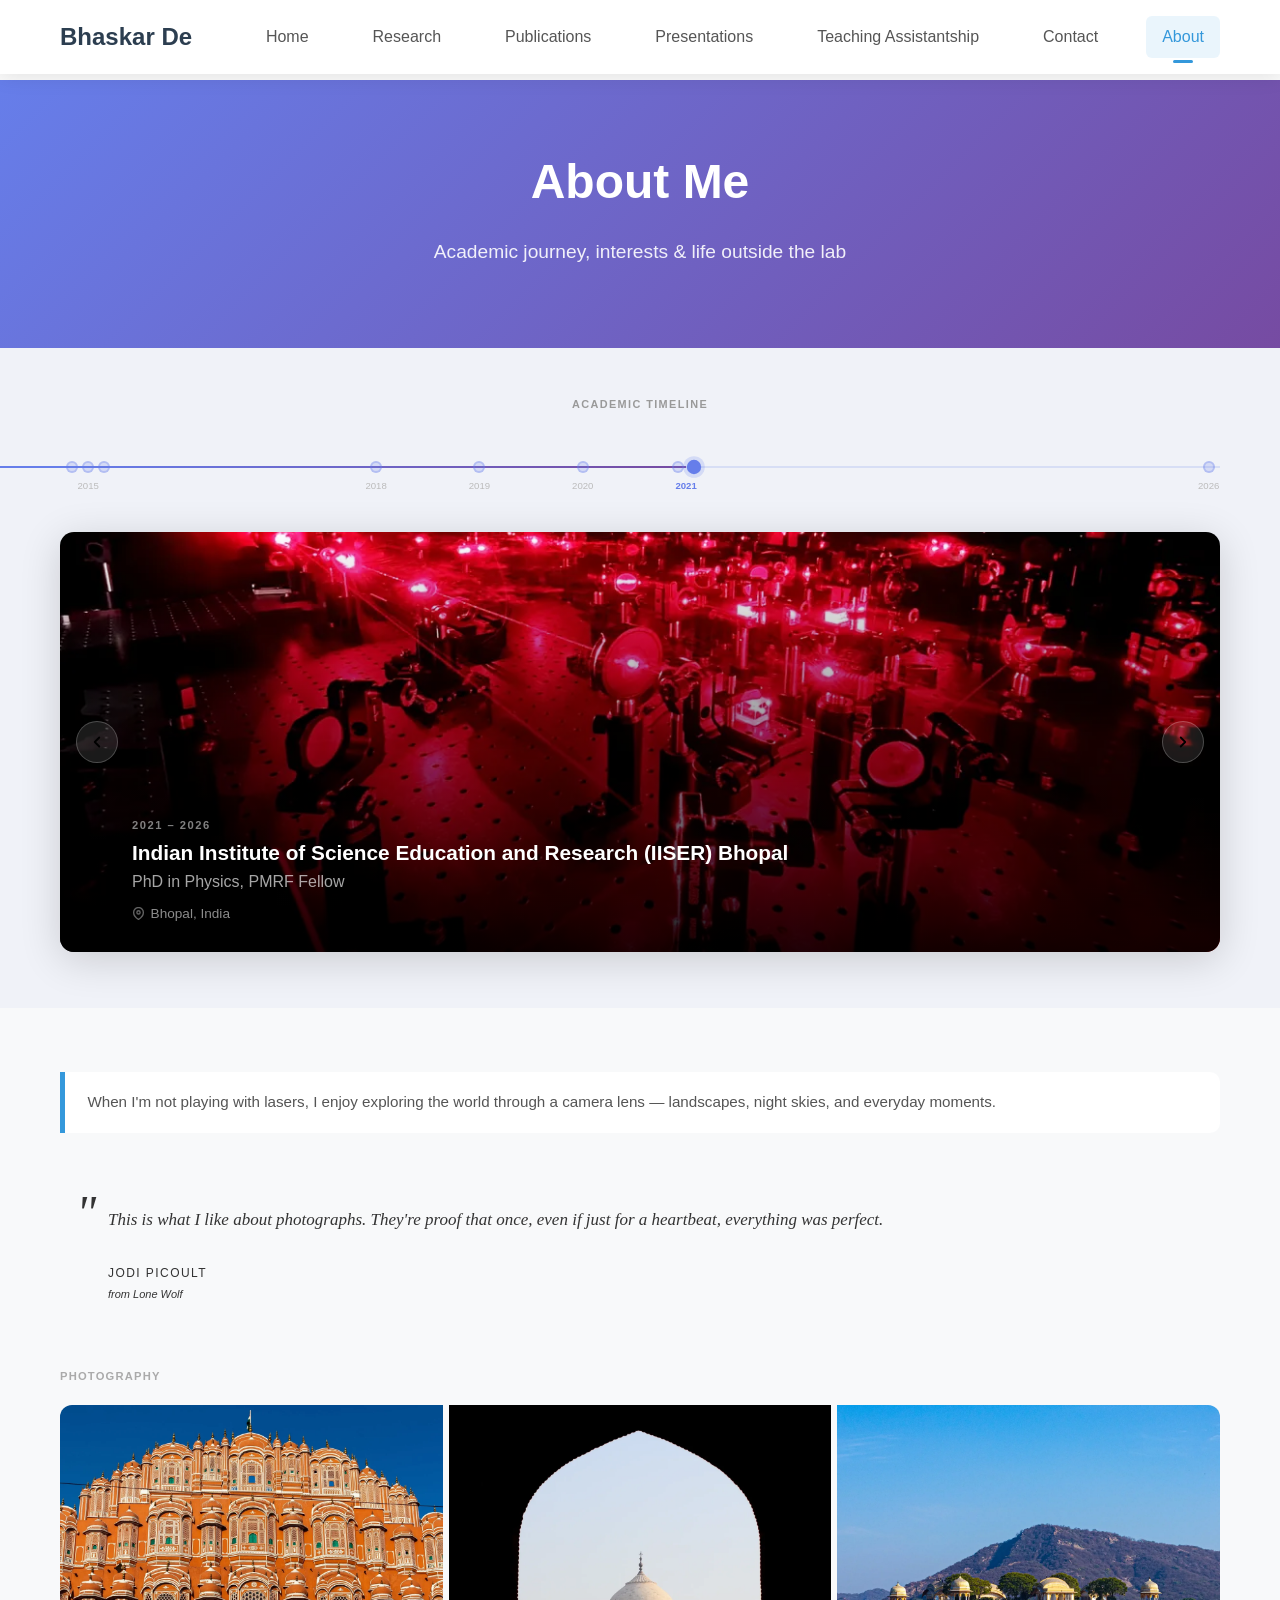
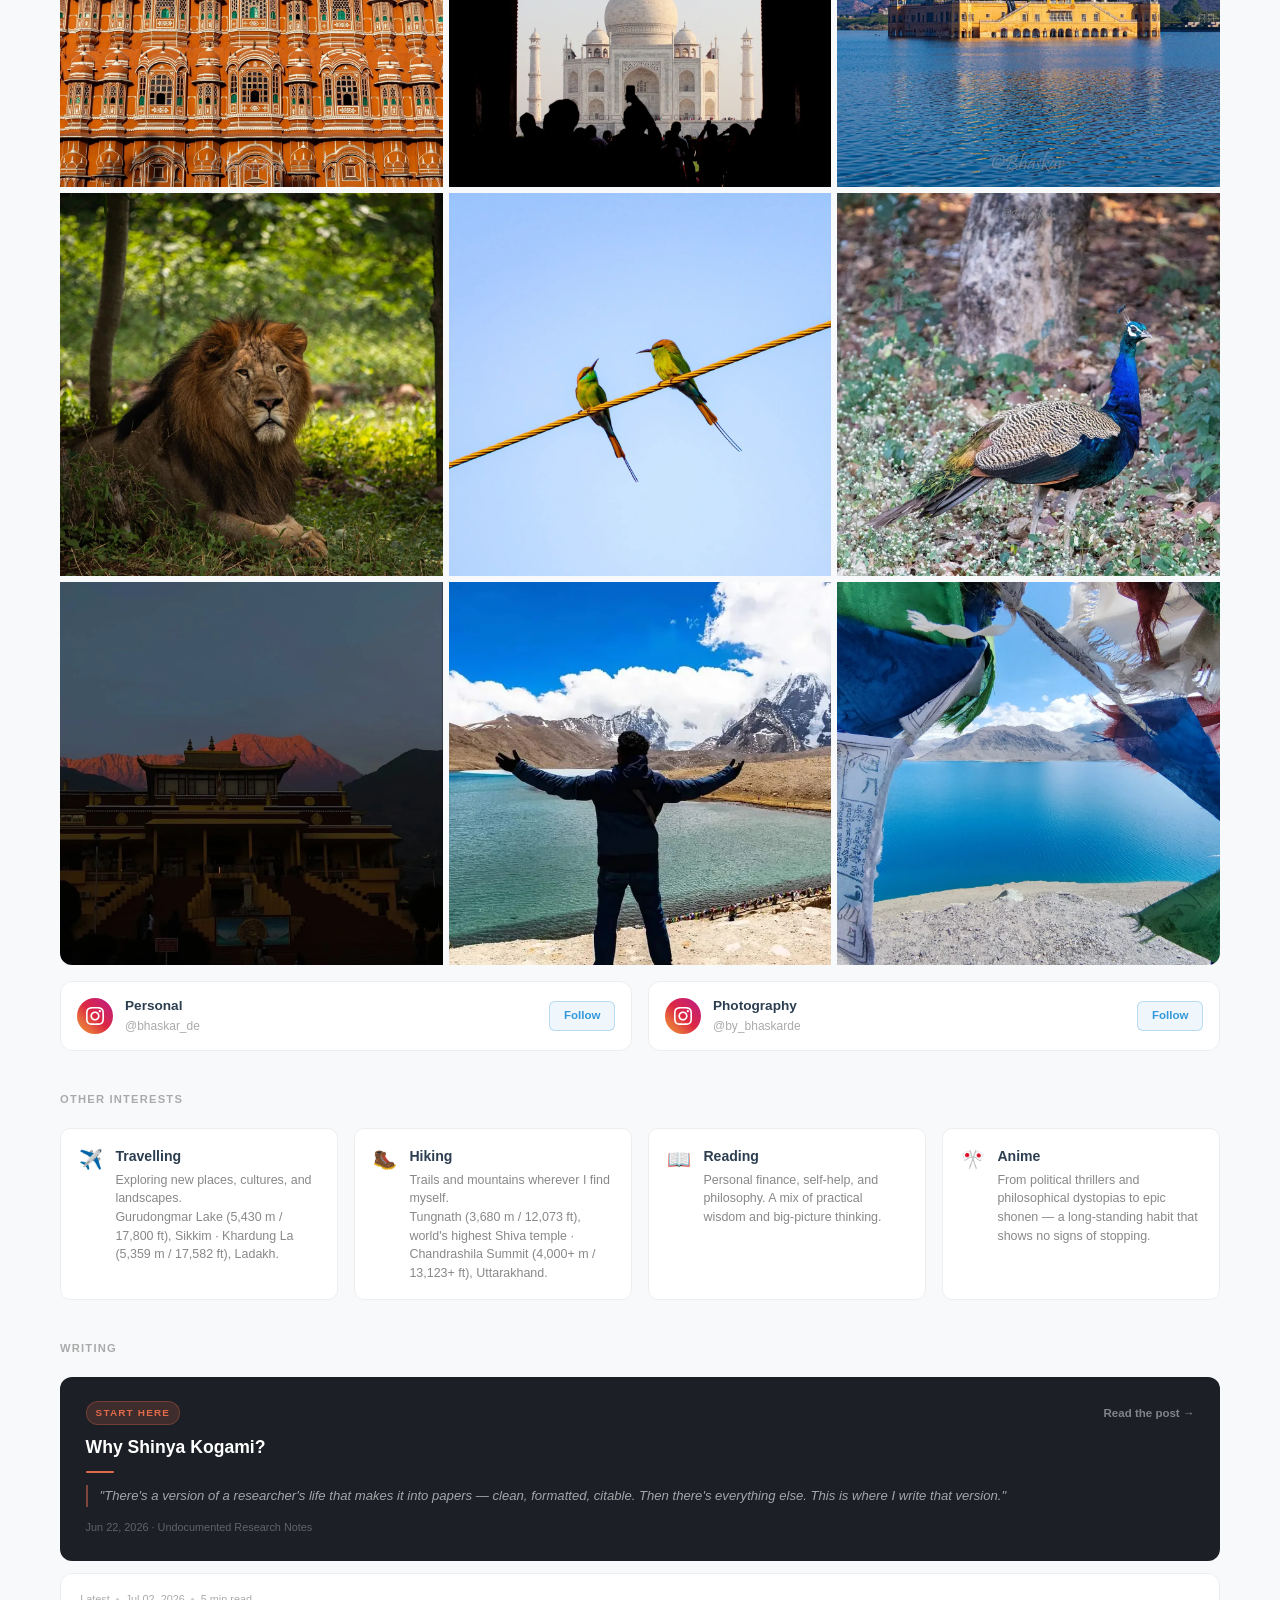
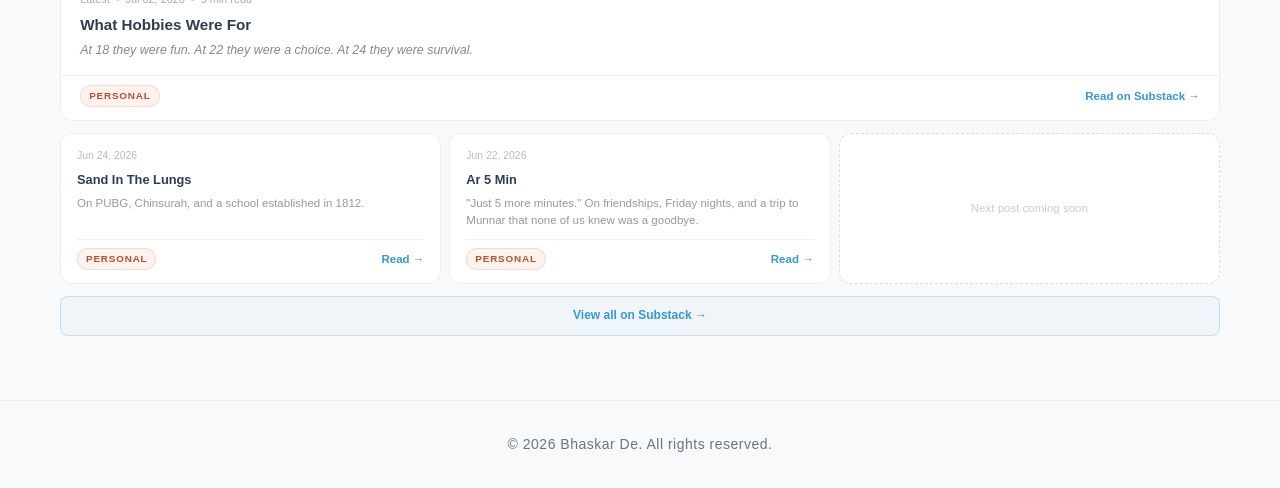
==== about.html @ e916a9b6 "Updated Writing" ====
<!doctype html>
<html lang="en">
  <head>
    <meta charset="UTF-8" />
    <meta name="viewport" content="width=device-width, initial-scale=1.0" />
    <title>About - Bhaskar De | IISER Bhopal</title>
    <meta
      name="description"
      content="About Bhaskar De — academic journey, photography, and life outside the lab."
    />
    <!-- <link rel="preload" href="assets/css/style.css" as="style"> -->
    <link rel="stylesheet" href="assets/css/style.css" />
    <link rel="stylesheet" href="assets/css/about.css" />
  </head>
  <body>
    <nav class="navbar">
      <div class="nav-container">
        <div class="nav-logo">
          <a href="/">Bhaskar De</a>
        </div>
        <div class="hamburger" onclick="toggleMobileMenu()">
          <div class="bar"></div>
          <div class="bar"></div>
          <div class="bar"></div>
        </div>
        <div class="nav-links">
          <a href="/">Home</a>
          <a href="research.html">Research</a>
          <a href="publications.html">Publications</a>
          <a href="presentations.html">Presentations</a>
          <a href="teaching.html">Teaching Assistantship</a>
          <a href="contact.html">Contact</a>
          <a href="about.html" class="active">About</a>
        </div>
      </div>
    </nav>

    <main class="main-content">
      <section class="page-header">
        <div class="container">
          <h1>About Me</h1>
          <p class="page-subtitle">
            Academic journey, interests &amp; life outside the lab
          </p>
        </div>
      </section>

      <!-- ══ TIMELINE ══════════════════════════════════════════ -->
      <section class="tl-section">
        <div class="container">
          <p class="tl-section-label">Academic Timeline</p>

          <!-- The track element. JS measures its bounding rect after layout. -->
          <div class="tl-track-area" id="tlTrackArea">
            <div class="tl-track" id="tlTrack">
              <div class="tl-fill" id="tlFill"></div>
            </div>
            <!-- Dots injected here by JS -->
            <div class="tl-dot-layer" id="tlDotLayer"></div>
          </div>

          <!-- Slideshow card -->
          <div class="tl-card" id="tlCard">
            <div class="tl-card-bgs" id="tlBgs"></div>
            <div class="tl-card-overlay"></div>

            <button
              class="tl-btn tl-btn-left tl-disabled"
              id="tlPrev"
              onclick="tlNav(-1)"
              aria-label="Previous"
            >
              <svg
                viewBox="0 0 24 24"
                fill="none"
                stroke="currentColor"
                stroke-width="2.5"
                stroke-linecap="round"
                stroke-linejoin="round"
              >
                <polyline points="15 18 9 12 15 6"></polyline>
              </svg>
            </button>
            <button
              class="tl-btn tl-btn-right"
              id="tlNext"
              onclick="tlNav(1)"
              aria-label="Next"
            >
              <svg
                viewBox="0 0 24 24"
                fill="none"
                stroke="currentColor"
                stroke-width="2.5"
                stroke-linecap="round"
                stroke-linejoin="round"
              >
                <polyline points="9 18 15 12 9 6"></polyline>
              </svg>
            </button>

            <div class="tl-card-content" id="tlContent"></div>
          </div>
        </div>
      </section>

      <!-- ══ PERSONAL ══════════════════════════════════════════ -->
      <section class="personal-section">
        <div class="container">
          <div class="about-bio">
            When I'm not playing with lasers, I enjoy exploring the world
            through a camera lens — landscapes, night skies, and everyday
            moments.
          </div>
          <div class="quote-block">
            <div class="quote-mark">"</div>
            <p class="quote-text">
              This is what I like about photographs. They're proof that once,
              even if just for a heartbeat, everything was perfect.
            </p>
            <div class="quote-divider"></div>
            <div class="quote-attribution">Jodi Picoult</div>
            <div class="quote-source">from <em>Lone Wolf</em></div>
          </div>

          <p class="about-label">Photography</p>
          <div class="about-photo-grid">
            <div class="about-photo-cell">
              <img
                src="assets/images/hawa_mahal-800w.webp"
                srcset="
                  assets/images/hawa_mahal-400w.webp   400w,
                  assets/images/hawa_mahal-800w.webp   800w,
                  assets/images/hawa_mahal-1200w.webp 1200w
                "
                sizes="(max-width: 480px) 400px, (max-width: 900px) 800px, 1200px"
                alt="Hawa Mahal, Jaipur"
                loading="lazy"
              />
            </div>
            <div class="about-photo-cell">
              <img
                src="assets/images/taj_mahal-800w.webp"
                srcset="
                  assets/images/taj_mahal-400w.webp   400w,
                  assets/images/taj_mahal-800w.webp   800w,
                  assets/images/taj_mahal-1200w.webp 1200w
                "
                sizes="(max-width: 480px) 400px, (max-width: 900px) 800px, 1200px"
                alt="Taj Mahal, Agra"
                loading="lazy"
              />
            </div>
            <div class="about-photo-cell">
              <img
                src="assets/images/jal_mahal-800w.webp"
                srcset="
                  assets/images/jal_mahal-400w.webp   400w,
                  assets/images/jal_mahal-800w.webp   800w,
                  assets/images/jal_mahal-1200w.webp 1200w
                "
                sizes="(max-width: 480px) 400px, (max-width: 900px) 800px, 1200px"
                alt="Jal Mahal, Jaipur"
                loading="lazy"
              />
            </div>
            <div class="about-photo-cell">
              <img
                src="assets/images/lion-800w.webp"
                srcset="
                  assets/images/lion-400w.webp   400w,
                  assets/images/lion-800w.webp   800w,
                  assets/images/lion-1200w.webp 1200w
                "
                sizes="(max-width: 480px) 400px, (max-width: 900px) 800px, 1200px"
                alt="Lion"
                loading="lazy"
              />
            </div>
            <div class="about-photo-cell">
              <img
                src="assets/images/bee_eaters-800w.webp"
                srcset="
                  assets/images/bee_eaters-400w.webp   400w,
                  assets/images/bee_eaters-800w.webp   800w,
                  assets/images/bee_eaters-1200w.webp 1200w
                "
                sizes="(max-width: 480px) 400px, (max-width: 900px) 800px, 1200px"
                alt="Asian Green Bee-eaters"
                loading="lazy"
              />
            </div>
            <div class="about-photo-cell">
              <img
                src="assets/images/peacock-800w.webp"
                srcset="
                  assets/images/peacock-400w.webp   400w,
                  assets/images/peacock-800w.webp   800w,
                  assets/images/peacock-1200w.webp 1200w
                "
                sizes="(max-width: 480px) 400px, (max-width: 900px) 800px, 1200px"
                alt="Peacock"
                loading="lazy"
              />
            </div>
            <div class="about-photo-cell">
              <img
                src="assets/images/monastery_sunset-800w.webp"
                srcset="
                  assets/images/monastery_sunset-400w.webp   400w,
                  assets/images/monastery_sunset-800w.webp   800w,
                  assets/images/monastery_sunset-1200w.webp 1200w
                "
                sizes="(max-width: 480px) 400px, (max-width: 900px) 800px, 1200px"
                alt="Monastery at Sunset"
                loading="lazy"
              />
            </div>
            <div class="about-photo-cell">
              <img
                src="assets/images/gurudongmar_lake-800w.webp"
                srcset="
                  assets/images/gurudongmar_lake-400w.webp   400w,
                  assets/images/gurudongmar_lake-800w.webp   800w,
                  assets/images/gurudongmar_lake-1200w.webp 1200w
                "
                sizes="(max-width: 480px) 400px, (max-width: 900px) 800px, 1200px"
                alt="Gurudongmar Lake, Sikkim"
                loading="lazy"
              />
            </div>
            <div class="about-photo-cell">
              <img
                src="assets/images/pangong_lake-800w.webp"
                srcset="
                  assets/images/pangong_lake-400w.webp   400w,
                  assets/images/pangong_lake-800w.webp   800w,
                  assets/images/pangong_lake-1200w.webp 1200w
                "
                sizes="(max-width: 480px) 400px, (max-width: 900px) 800px, 1200px"
                alt="Pangong Lake, Ladakh"
                loading="lazy"
              />
            </div>
          </div>
          <div class="about-ig-row">
            <div class="about-ig-card">
              <div class="about-ig-card-header">
                <div class="about-ig-avatar">
                  <svg viewBox="0 0 24 24">
                    <path
                      d="M12 2.163c3.204 0 3.584.012 4.85.07 3.252.148 4.771 1.691 4.919 4.919.058 1.265.069 1.645.069 4.849 0 3.205-.012 3.584-.069 4.849-.149 3.225-1.664 4.771-4.919 4.919-1.266.058-1.644.07-4.85.07-3.204 0-3.584-.012-4.849-.07-3.26-.149-4.771-1.699-4.919-4.92-.058-1.265-.07-1.644-.07-4.849 0-3.204.013-3.583.07-4.849.149-3.227 1.664-4.771 4.919-4.919 1.266-.057 1.645-.069 4.849-.069zm0-2.163c-3.259 0-3.667.014-4.947.072-4.358.2-6.78 2.618-6.98 6.98-.059 1.281-.073 1.689-.073 4.948 0 3.259.014 3.668.072 4.948.2 4.358 2.618 6.78 6.98 6.98 1.281.058 1.689.072 4.948.072 3.259 0 3.668-.014 4.948-.072 4.354-.2 6.782-2.618 6.979-6.98.059-1.28.073-1.689.073-4.948 0-3.259-.014-3.667-.072-4.947-.196-4.354-2.617-6.78-6.979-6.98-1.281-.059-1.69-.073-4.949-.073zm0 5.838c-3.403 0-6.162 2.759-6.162 6.162s2.759 6.163 6.162 6.163 6.162-2.759 6.162-6.163c0-3.403-2.759-6.162-6.162-6.162zm0 10.162c-2.209 0-4-1.79-4-4 0-2.209 1.791-4 4-4s4 1.791 4 4c0 2.21-1.791 4-4 4zm6.406-11.845c-.796 0-1.441.645-1.441 1.44s.645 1.44 1.441 1.44c.795 0 1.439-.645 1.439-1.44s-.644-1.44-1.439-1.44z"
                    />
                  </svg>
                </div>
                <div class="about-ig-info">
                  <div class="about-ig-name">Personal</div>
                  <div class="about-ig-handle">@bhaskar_de</div>
                </div>
                <a
                  href="https://instagram.com/bhaskar_de"
                  target="_blank"
                  rel="noopener noreferrer"
                  class="about-ig-follow"
                  >Follow</a
                >
              </div>
            </div>

            <div class="about-ig-card">
              <div class="about-ig-card-header">
                <div class="about-ig-avatar">
                  <svg viewBox="0 0 24 24">
                    <path
                      d="M12 2.163c3.204 0 3.584.012 4.85.07 3.252.148 4.771 1.691 4.919 4.919.058 1.265.069 1.645.069 4.849 0 3.205-.012 3.584-.069 4.849-.149 3.225-1.664 4.771-4.919 4.919-1.266.058-1.644.07-4.85.07-3.204 0-3.584-.012-4.849-.07-3.26-.149-4.771-1.699-4.919-4.92-.058-1.265-.07-1.644-.07-4.849 0-3.204.013-3.583.07-4.849.149-3.227 1.664-4.771 4.919-4.919 1.266-.057 1.645-.069 4.849-.069zm0-2.163c-3.259 0-3.667.014-4.947.072-4.358.2-6.78 2.618-6.98 6.98-.059 1.281-.073 1.689-.073 4.948 0 3.259.014 3.668.072 4.948.2 4.358 2.618 6.78 6.98 6.98 1.281.058 1.689.072 4.948.072 3.259 0 3.668-.014 4.948-.072 4.354-.2 6.782-2.618 6.979-6.98.059-1.28.073-1.689.073-4.948 0-3.259-.014-3.667-.072-4.947-.196-4.354-2.617-6.78-6.979-6.98-1.281-.059-1.69-.073-4.949-.073zm0 5.838c-3.403 0-6.162 2.759-6.162 6.162s2.759 6.163 6.162 6.163 6.162-2.759 6.162-6.163c0-3.403-2.759-6.162-6.162-6.162zm0 10.162c-2.209 0-4-1.79-4-4 0-2.209 1.791-4 4-4s4 1.791 4 4c0 2.21-1.791 4-4 4zm6.406-11.845c-.796 0-1.441.645-1.441 1.44s.645 1.44 1.441 1.44c.795 0 1.439-.645 1.439-1.44s-.644-1.44-1.439-1.44z"
                    />
                  </svg>
                </div>
                <div class="about-ig-info">
                  <div class="about-ig-name">Photography</div>
                  <div class="about-ig-handle">@by_bhaskarde</div>
                </div>
                <a
                  href="https://instagram.com/by_bhaskarde"
                  target="_blank"
                  rel="noopener noreferrer"
                  class="about-ig-follow"
                  >Follow</a
                >
              </div>
            </div>
          </div>

          <p class="about-label">Other Interests</p>
          <div class="about-interests">
            <div class="about-interest-card">
              <span class="about-interest-icon">✈️</span>
              <div>
                <h4>Travelling</h4>
                <p>
                  Exploring new places, cultures, and landscapes.<br />Gurudongmar
                  Lake (5,430 m / 17,800 ft), Sikkim · Khardung La (5,359 m /
                  17,582 ft), Ladakh.
                </p>
              </div>
            </div>
            <div class="about-interest-card">
              <span class="about-interest-icon">🥾</span>
              <div>
                <h4>Hiking</h4>
                <p>
                  Trails and mountains wherever I find myself.<br />Tungnath
                  (3,680 m / 12,073 ft), world's highest Shiva temple ·
                  Chandrashila Summit (4,000+ m / 13,123+ ft), Uttarakhand.
                </p>
              </div>
            </div>
            <div class="about-interest-card">
              <span class="about-interest-icon">📖</span>
              <div>
                <h4>Reading</h4>
                <p>
                  Personal finance, self-help, and philosophy. A mix of
                  practical wisdom and big-picture thinking.
                </p>
              </div>
            </div>
            <div class="about-interest-card">
              <span class="about-interest-icon">🎌</span>
              <div>
                <h4>Anime</h4>
                <p>
                  From political thrillers and philosophical dystopias to epic
                  shonen — a long-standing habit that shows no signs of
                  stopping.
                </p>
              </div>
            </div>
          </div>

          <p class="about-label">Writing</p>
          <div class="about-writing">
            <!-- Origin card — always pinned -->
            <div class="about-origin-card">
              <div class="about-origin-top">
                <span class="about-origin-pill">Start here</span>
                <a
                  href="https://shinyakogami.substack.com/p/why-shinya-kogami"
                  target="_blank"
                  rel="noopener noreferrer"
                  class="about-origin-read"
                  >Read the post →</a
                >
              </div>
              <a
                href="https://shinyakogami.substack.com/p/why-shinya-kogami"
                target="_blank"
                rel="noopener noreferrer"
                class="about-origin-title-link"
                ><h3 class="about-origin-title">Why Shinya Kogami?</h3></a
              >
              <div class="about-origin-divider"></div>
              <p class="about-origin-quote">
                "There's a version of a researcher's life that makes it into
                papers — clean, formatted, citable. Then there's everything
                else. This is where I write that version."
              </p>
              <p class="about-origin-meta">
                Jun 22, 2026 · Undocumented Research Notes
              </p>
            </div>

            <!-- Featured post -->
            <div class="about-post-featured">
              <div class="about-post-featured-body">
                <div class="about-post-meta">
                  Latest
                  <span class="about-post-dot"></span>
                  Jul 02, 2026
                  <span class="about-post-dot"></span>
                  5 min read
                </div>
                <h4 class="about-post-title">What Hobbies Were For</h4>
                <p class="about-post-sub">
                  At 18 they were fun. At 22 they were a choice. At 24 they were
                  survival.
                </p>
              </div>
              <div class="about-post-footer">
                <span class="about-post-tag">Personal</span>
                <a
                  href="https://shinyakogami.substack.com/p/what-hobbies-were-for"
                  target="_blank"
                  rel="noopener noreferrer"
                  class="about-post-read"
                  >Read on Substack →</a
                >
              </div>
            </div>

            <!-- 3 mini cards — add new posts here as you publish -->
            <div class="about-posts-grid">
              <div class="about-post-mini">
                <div class="about-post-mini-meta">Jun 24, 2026</div>
                <h4 class="about-post-mini-title">Sand In The Lungs</h4>
                <p class="about-post-mini-sub">
                  On PUBG, Chinsurah, and a school established in 1812.
                </p>
                <div class="about-post-mini-footer">
                  <span class="about-post-tag">Personal</span>
                  <a
                    href="https://shinyakogami.substack.com/p/sand-in-the-lungs"
                    target="_blank"
                    rel="noopener noreferrer"
                    class="about-post-read"
                    >Read →</a
                  >
                </div>
              </div>
              <div class="about-post-mini">
                <div class="about-post-mini-meta">Jun 22, 2026</div>
                <h4 class="about-post-mini-title">Ar 5 Min</h4>
                <p class="about-post-mini-sub">
                  "Just 5 more minutes." On friendships, Friday nights, and a
                  trip to Munnar that none of us knew was a goodbye.
                </p>
                <div class="about-post-mini-footer">
                  <span class="about-post-tag">Personal</span>
                  <a
                    href="https://shinyakogami.substack.com/p/ar-5-min"
                    target="_blank"
                    rel="noopener noreferrer"
                    class="about-post-read"
                    >Read →</a
                  >
                </div>
              </div>
              <div class="about-post-ph">Next post coming soon</div>
            </div>

            <a
              href="https://shinyakogami.substack.com/"
              target="_blank"
              rel="noopener noreferrer"
              class="about-posts-view-all"
              >View all on Substack →</a
            >
          </div>
        </div>
      </section>
    </main>

    <footer class="footer">
      <div class="container">
        <p>&copy; 2026 Bhaskar De. All rights reserved.</p>
      </div>
    </footer>

    <script src="assets/js/about.js" defer></script>
    <script src="assets/js/script.js" defer></script>
  </body>
</html>
---- assets/css/style.css ----
/* Reset and Base Styles */
* {
    margin: 0;
    padding: 0;
    box-sizing: border-box;
}

body {
    font-family: -apple-system, BlinkMacSystemFont, 'Segoe UI', Roboto, Oxygen, Ubuntu, Cantarell, sans-serif;
    line-height: 1.6;
    color: #333;
    background-color: #fafafa;
}

.container {
    max-width: 1200px;
    margin: 0 auto;
    padding: 0 20px;
}

/* Navigation */
.navbar {
    background: rgba(255, 255, 255, 0.95);
    backdrop-filter: blur(10px);
    box-shadow: 0 2px 20px rgba(0,0,0,0.1);
    position: fixed;
    top: 0;
    width: 100%;
    z-index: 1000;
    transition: all 0.3s ease;
}

.nav-container {
    max-width: 1200px;
    margin: 0 auto;
    display: flex;
    justify-content: space-between;
    align-items: center;
    padding: 1rem 20px;
    position: relative;
}

.nav-logo a {
    font-size: 1.5rem;
    font-weight: 700;
    color: #2c3e50;
    text-decoration: none;
}

.nav-links {
    display: flex;
    gap: 2rem;
}

.nav-links a {
    color: #555;
    text-decoration: none;
    font-weight: 500;
    padding: 0.5rem 1rem;
    border-radius: 6px;
    transition: all 0.3s ease;
    position: relative;
}

.nav-links a:hover,
.nav-links a.active {
    color: #3498db;
    background-color: rgba(52, 152, 219, 0.1);
}

.nav-links a.active::after {
    content: '';
    position: absolute;
    bottom: -5px;
    left: 50%;
    transform: translateX(-50%);
    width: 20px;
    height: 3px;
    background: #3498db;
    border-radius: 2px;
}

/* Main Content */
.main-content {
    margin-top: 80px;
    min-height: calc(100vh - 160px);
}

/* Page Header */
.page-header {
    background: linear-gradient(135deg, #667eea 0%, #764ba2 100%);
    color: white;
    padding: 4rem 0 3rem;
    text-align: center;
}

.page-header h1 {
    font-size: 3rem;
    margin-bottom: 1rem;
    font-weight: 700;
}

.page-subtitle {
    font-size: 1.2rem;
    opacity: 0.9;
    margin-bottom: 2rem;
}

/* Hero Section (Home page) */
.hero-section {
    background: linear-gradient(135deg, #667eea 0%, #764ba2 100%);
    color: white;
    padding: 4rem 0;
    min-height: 70vh;
    display: flex;
    align-items: center;
}

.hero-content {
    display: grid;
    grid-template-columns: 2fr 1fr;
    gap: 4rem;
    align-items: center;
}

.hero-text h1 {
    font-size: 3.5rem;
    margin-bottom: 0.5rem;
    font-weight: 700;
}

.hero-text h2 {
    font-size: 1.8rem;
    margin-bottom: 2rem;
    opacity: 0.9;
    font-weight: 400;
}

.intro-text {
    font-size: 1.1rem;
    line-height: 1.7;
    margin-bottom: 2.5rem;
}

.intro-text p {
    margin-bottom: 1rem;
}

.quick-links {
    display: flex;
    gap: 1rem;
    flex-wrap: wrap;
}

.btn {
    display: inline-block;
    padding: 12px 24px;
    text-decoration: none;
    border-radius: 8px;
    font-weight: 600;
    font-size: 0.95rem;
    transition: all 0.3s ease;
    cursor: pointer;
}

.btn-primary {
    background: #3498db;
    color: white;
    border: 2px solid #3498db;
}

.btn-primary:hover {
    background: #2980b9;
    border-color: #2980b9;
    transform: translateY(-2px);
    box-shadow: 0 5px 15px rgba(52, 152, 219, 0.4);
}

.btn-secondary {
    background: transparent;
    color: white;
    border: 2px solid white;
}

.btn-secondary:hover {
    background: white;
    color: #667eea;
    transform: translateY(-2px);
}

.profile-img {
    width: 280px;
    height: 280px;
    border-radius: 50%;
    object-fit: cover;
    border: 6px solid rgba(255,255,255,0.3);
    box-shadow: 0 10px 30px rgba(0,0,0,0.3);
}

/* Content Sections */
.highlights-section,
.research-content,
.publications-content,
.presentations-content,
.teaching-content,
.cv-content,
.contact-content {
    padding: 4rem 0;
    background: white;
}

.highlights-section {
    background: #f8f9fa;
}

.highlights-section h2 {
    text-align: center;
    font-size: 2.5rem;
    margin-bottom: 3rem;
    color: #2c3e50;
}

.highlights-grid {
    display: grid;
    grid-template-columns: repeat(auto-fit, minmax(300px, 1fr));
    gap: 2rem;
}

.highlight-card {
    background: white;
    padding: 2rem;
    border-radius: 12px;
    box-shadow: 0 5px 25px rgba(0,0,0,0.08);
    border-top: 4px solid #3498db;
    transition: transform 0.3s ease, box-shadow 0.3s ease;
}

.highlight-card:hover {
    transform: translateY(-5px);
    box-shadow: 0 8px 35px rgba(0,0,0,0.12);
}

.highlight-card h3 {
    color: #2c3e50;
    margin-bottom: 1rem;
    font-size: 1.3rem;
}

/* Research Page Styles */
.research-areas {
    margin-bottom: 4rem;
}

.research-item {
    background: white;
    padding: 2.5rem;
    margin-bottom: 2rem;
    border-radius: 12px;
    box-shadow: 0 5px 25px rgba(0,0,0,0.08);
    border-left: 5px solid #3498db;
    transition: transform 0.3s ease;
}

.research-item:hover {
    transform: translateX(5px);
}

.research-icon {
    font-size: 2.5rem;
    margin-bottom: 1rem;
}

.research-item h3 {
    color: #2c3e50;
    margin-bottom: 1rem;
    font-size: 1.4rem;
}

/* Publications Page Styles */
.publication-year {
    margin-bottom: 3rem;
}

.publication-year h2 {
    color: #2c3e50;
    font-size: 2rem;
    margin-bottom: 1.5rem;
    padding-bottom: 0.5rem;
    border-bottom: 3px solid #3498db;
    display: inline-block;
}

.publication-item {
    background: white;
    padding: 2rem;
    margin-bottom: 1.5rem;
    border-radius: 12px;
    box-shadow: 0 3px 15px rgba(0,0,0,0.08);
    border-left: 5px solid #27ae60;
    transition: transform 0.3s ease;
}

.publication-item:hover {
    transform: translateY(-3px);
    box-shadow: 0 6px 25px rgba(0,0,0,0.12);
}

.publication-item h3 {
    color: #2c3e50;
    margin-bottom: 1rem;
    font-size: 1.2rem;
    line-height: 1.4;
}

.authors {
    color: #7f8c8d;
    margin-bottom: 0.5rem;
    font-size: 0.95rem;
}

.journal {
    color: #27ae60;
    font-weight: 600;
    margin-bottom: 1rem;
}

.equal-contribution {
    color: #e67e22;
    font-size: 0.9rem;
    font-style: italic;
}

.publication-links {
    display: flex;
    gap: 1rem;
}

.pub-link {
    color: #3498db;
    text-decoration: none;
    font-size: 0.9rem;
    font-weight: 600;
    padding: 0.3rem 0.8rem;
    border: 1px solid #3498db;
    border-radius: 4px;
    transition: all 0.3s ease;
}

.pub-link:hover {
    background: #3498db;
    color: white;
}

/* Presentations Page Styles */
.presentation-categories {
    margin-bottom: 3rem;
}

.presentation-category {
    margin-bottom: 3rem;
}

.presentation-category h2 {
    color: #2c3e50;
    margin-bottom: 2rem;
    font-size: 1.8rem;
}

.presentation-item {
    background: white;
    padding: 2rem;
    margin-bottom: 1.5rem;
    border-radius: 12px;
    box-shadow: 0 3px 15px rgba(0,0,0,0.08);
    transition: transform 0.3s ease;
}

.presentation-item.oral {
    border-left: 5px solid #27ae60;
}

.presentation-item.poster {
    border-left: 5px solid #9b59b6;
}

.presentation-item.highlight {
    border-left: 5px solid #f39c12;
    background: #fffbf0;
}

.presentation-item:hover {
    transform: translateY(-3px);
}

.presentation-header {
    display: flex;
    justify-content: space-between;
    align-items: center;
    margin-bottom: 0.5rem;
}

.presentation-header h3 {
    color: #2c3e50;
    font-size: 1.3rem;
}

.presentation-date {
    background: #3498db;
    color: white;
    padding: 0.3rem 0.8rem;
    border-radius: 4px;
    font-size: 0.9rem;
    font-weight: 600;
}

.presentation-location {
    color: #7f8c8d;
    margin-bottom: 0.8rem;
    font-style: italic;
}

.presentation-title {
    color: #34495e;
    font-weight: 500;
    margin-bottom: 1rem;
    line-height: 1.4;
}

.presentation-type {
    background: #27ae60;
    color: white;
    padding: 0.3rem 0.8rem;
    border-radius: 4px;
    font-size: 0.8rem;
    font-weight: 600;
}

.highlight-badge {
    background: #f39c12;
    color: white;
    padding: 0.3rem 0.8rem;
    border-radius: 4px;
    font-size: 0.8rem;
    font-weight: 600;
}

/* Teaching Page Styles */
.teaching-sections {
    margin-bottom: 3rem;
}

.teaching-section {
    margin-bottom: 3rem;
}

.teaching-section h2 {
    color: #2c3e50;
    margin-bottom: 2rem;
    font-size: 1.8rem;
}

.teaching-item {
    background: white;
    padding: 2rem;
    border-radius: 12px;
    box-shadow: 0 3px 15px rgba(0,0,0,0.08);
    border-left: 5px solid #3498db;
}

.teaching-item h3 {
    color: #2c3e50;
    margin-bottom: 0.5rem;
    font-size: 1.3rem;
}

.teaching-item p:first-of-type {
    color: #7f8c8d;
    font-weight: 600;
    margin-bottom: 1rem;
}

/* Contact Page Styles */
.contact-grid {
    display: grid;
    grid-template-columns: 1fr 1fr;
    gap: 4rem;
    margin-bottom: 3rem;
}

.contact-info,
.professional-links {
    background: white;
    padding: 2.5rem;
    border-radius: 12px;
    box-shadow: 0 5px 25px rgba(0,0,0,0.08);
}

.contact-info h2,
.professional-links h2 {
    color: #2c3e50;
    margin-bottom: 1.5rem;
    font-size: 1.5rem;
}

.contact-item {
    margin-bottom: 2rem;
}

.contact-item a {
    color: #3498db;
    text-decoration: none;
}

.contact-item a:hover {
    text-decoration: underline;
}

.links-list {
    display: flex;
    flex-direction: column;
    gap: 1rem;
}

.professional-link {
    display: flex;
    align-items: center;
    gap: 1rem;
    padding: 1rem;
    border: 2px solid #ecf0f1;
    border-radius: 8px;
    text-decoration: none;
    color: inherit;
    transition: all 0.3s ease;
}

.professional-link:hover {
    border-color: #3498db;
    background: rgba(52, 152, 219, 0.05);
    transform: translateY(-2px);
}

.link-icon {
    font-size: 1.5rem;
}

.link-info h4 {
    color: #2c3e50;
    margin-bottom: 0.2rem;
}

.link-info p {
    color: #7f8c8d;
    font-size: 0.9rem;
}

.cv-link-section {
    background: #f8f9fa;
    padding: 1rem;
    border-radius: 8px;
    border: 1px solid #e9ecef;
}

.cv-link-section a {
    color: #3498db;
    text-decoration: none;
    font-weight: 500;
}

.cv-link-section a:hover {
    text-decoration: underline;
}

/* Footer */
.footer {
    background: #f8f9fa;
    color: #6c757d;
    text-align: center;
    padding: 2rem 0;
    margin-top: auto;
    border-top: 1px solid #e9ecef;
}

.footer p {
    margin: 0;
    font-size: 0.875rem;
    font-weight: 400;
    letter-spacing: 0.5px;
}



/* Hide removed sections */
.collaboration-note {
    display: none;
}

/* Responsive Design */
@media (max-width: 768px) {
    .nav-links {
        display: none;
    }
    
    .hero-content {
        grid-template-columns: 1fr;
        text-align: center;
        gap: 2rem;
    }
    
    .hero-text h1 {
        font-size: 2.5rem;
    }
    
    .profile-img {
        width: 220px;
        height: 220px;
    }
    
    .highlights-grid {
        grid-template-columns: 1fr;
    }
    
    .contact-grid {
        grid-template-columns: 1fr;
        gap: 2rem;
    }
    
    .presentation-header {
        flex-direction: column;
        align-items: flex-start;
        gap: 0.5rem;
    }
}

@media (max-width: 480px) {
    .hero-text h1 {
        font-size: 2rem;
    }
    
    .page-header h1 {
        font-size: 2rem;
    }
    
    .profile-img {
        width: 180px;
        height: 180px;
    }
    
    .btn {
        padding: 10px 16px;
        font-size: 0.9rem;
    }
}

/* Abstract content styling with smooth slide effect */
/*.abstract-content {
    background: #f6f8fa;
    border: 1px solid #e1e4e8;
    border-radius: 8px;
    margin-top: 1rem;
    padding: 0 1rem; /* No vertical padding initially */
/*    font-size: 0.98rem;
    color: #333;
    box-shadow: 0 2px 8px rgba(0,0,0,0.03);
    
    /* Sliding animation properties */
/*    max-height: 0;
    overflow: hidden;
    opacity: 0;
    transition: max-height 0.4s ease-out, opacity 0.3s ease-out, padding 0.4s ease-out;
}

/* When abstract is shown */
.abstract-content.show {
    max-height: 500px; /* Adjust based on your longest abstract */
    opacity: 1;
    padding: 1rem; /* Full padding when expanded */
}

/* Abstract toggle button styling */
.abstract-toggle-btn {
    margin-left: 1rem;
    font-size: 0.9rem;
    padding: 0.3rem 0.8rem;
    border: 1px solid #3498db;
    border-radius: 4px;
    background-color: #fff;
    color: #3498db;
    cursor: pointer;
    transition: all 0.3s ease;
    font-weight: 500;
}

.abstract-toggle-btn:hover {
    background: #3498db;
    color: white;
    transform: translateY(-1px);
}

.abstract-toggle-btn:active {
    transform: translateY(0);
}

/* Hamburger Menu - hidden by default */
.hamburger {
    display: none;
    cursor: pointer;
    flex-direction: column;
    gap: 4px;
    padding: 8px;
    border-radius: 4px;
    transition: background-color 0.3s ease;
}

.hamburger:hover {
    background-color: rgba(52, 152, 219, 0.1);
}

.hamburger .bar {
    height: 3px;
    width: 25px;
    background-color: #2c3e50;
    border-radius: 3px;
    transition: all 0.3s ease;
}

/* Hamburger animation when active */
.hamburger.active .bar:nth-child(1) {
    transform: rotate(45deg) translate(5px, 5px);
}

.hamburger.active .bar:nth-child(2) {
    opacity: 0;
}

.hamburger.active .bar:nth-child(3) {
    transform: rotate(-45deg) translate(5px, -5px);
}



/* .abstract-content {
  background: #f6f8fa;
  border: 1px solid #e1e4e8;
  border-radius: 8px;
  margin-top: 1rem;
  padding: 0;
  font-size: 0.98rem;
  color: #333;
  box-shadow: 0 2px 8px rgba(0,0,0,0.03);
  max-height: 0;
  overflow-y: hidden;
  opacity: 0;
  transition:
    max-height 0.5s cubic-bezier(0.25,0.46,0.45,0.94),
    padding 0.3s ease,
    opacity 0.3s ease;
}
.abstract-content.show {
  opacity: 1;
  max-height: 200px;
  padding: 1rem;
  overflow-y: auto;
}
@media (max-width: 768px) {
  .abstract-content.show {
    max-height: 90vh;
  }
} */

.abstract-content {
    background: #f6f8fa;
    border: 1px solid #e1e4e8;
    border-radius: 8px;
    margin-top: 1rem;
    padding: 0;
    font-size: 0.98rem;
    color: #333;
    box-shadow: 0 2px 8px rgba(0,0,0,0.03);
    max-height: 0;
    overflow: hidden;
    opacity: 0;
    transition:
        max-height 0.4s ease,
        padding 0.4s ease,
        opacity 0.4s ease;
}

.abstract-content.show {
    opacity: 1;
    max-height: 300px;
    padding: 1rem;
    overflow-y: auto;
}

@media (max-width: 768px) {
    .abstract-content.show {
        max-height: 90vh;
    }
}

/* Make links inherit the text color */
a {
  color: inherit;           /* Use parent element's color */
  text-decoration: none;    /* Remove underline (optional) */
}

a:visited {
  color: inherit;           /* Keep same color after being clicked */
}

a:hover {
  text-decoration: underline; /* Optional: show underline on hover for usability */
}

/* ── Research card expand/collapse ── */
.research-item {
    cursor: pointer;
    position: relative;
}

.research-item-header {
    display: flex;
    align-items: flex-start;
    gap: 1rem;
}

.research-item-header .research-icon {
    flex-shrink: 0;
}

.research-item-header .header-text {
    flex: 1;
}

.research-item-header .header-text h3 {
    margin-bottom: 0.4rem;
}

.research-item-header .header-text p {
    margin: 0;
    color: #555;
    font-size: 0.97rem;
}

.toggle-arrow {
    flex-shrink: 0;
    margin-left: auto;
    font-size: 1.2rem;
    color: #3498db;
    transition: transform 0.35s ease;
    align-self: center;
    padding-left: 0.5rem;
}

.research-item.open .toggle-arrow {
    transform: rotate(180deg);
}

.research-detail {
    max-height: 0;
    overflow: hidden;
    opacity: 0;
    transition:
        max-height 0.5s cubic-bezier(0.25, 0.46, 0.45, 0.94),
        opacity 0.35s ease,
        padding 0.35s ease;
    padding-top: 0;
}

.research-item.open .research-detail {
    max-height: 1200px;
    opacity: 1;
    padding-top: 1.5rem;
}

.research-detail-inner {
    border-top: 1px solid #e9ecef;
    padding-top: 1.5rem;
}

.research-detail-inner p {
    color: #444;
    line-height: 1.75;
    margin-bottom: 1.2rem;
}

.research-gallery {
    display: flex;
    gap: 1rem;
    flex-wrap: wrap;
    margin-top: 1rem;
}

.research-gallery-item {
    flex: 1 1 200px;
    max-width: 320px;
    border-radius: 8px;
    overflow: hidden;
    box-shadow: 0 3px 12px rgba(0,0,0,0.10);
    background: #f0f4f8;
    border: 1px solid #dde3ea;
}

.research-gallery-item img {
    width: 100%;
    height: 180px;
    object-fit: cover;
    display: block;
}

.gallery-caption {
    padding: 0.5rem 0.75rem;
    font-size: 0.85rem;
    color: #666;
    text-align: center;
    background: #f8f9fa;
}

.img-placeholder {
    width: 100%;
    height: 180px;
    display: flex;
    align-items: center;
    justify-content: center;
    background: linear-gradient(135deg, #e8f4fd 0%, #d6eaf8 100%);
    color: #7fb3d3;
    font-size: 2.5rem;
}

.click-hint {
    font-size: 0.82rem;
    color: #3498db;
    font-weight: 500;
    margin-top: 0.3rem;
    opacity: 0.8;
}

.research-item.open .click-hint {
    display: none;
}

@media (max-width: 600px) {
    .research-gallery {
        flex-direction: column;
    }
    .research-gallery-item {
        max-width: 100%;
    }
}

/* Mobile styles */
@media (max-width: 768px) {
    .hamburger {
        display: flex;
    }
    
    .nav-links {
        display: none;
        flex-direction: column;
        width: 100%;
        background: white;
        position: absolute;
        top: 100%;
        left: 0;
        box-shadow: 0 8px 16px rgba(0,0,0,0.15);
        border-radius: 0 0 8px 8px;
        z-index: 1000;
        gap: 0;
    }
    
    .nav-links.mobile-active {
        display: flex;
    }
    
    .nav-links a {
        padding: 15px 20px;
        border-top: 1px solid #f1f1f1;
        border-radius: 0;
    }
    
    .nav-links a:first-child {
        border-top: none;
    }
    
    .nav-links a.active::after {
        display: none;
    }
}
---- assets/css/style.css ----
/* Reset and Base Styles */
* {
    margin: 0;
    padding: 0;
    box-sizing: border-box;
}

body {
    font-family: -apple-system, BlinkMacSystemFont, 'Segoe UI', Roboto, Oxygen, Ubuntu, Cantarell, sans-serif;
    line-height: 1.6;
    color: #333;
    background-color: #fafafa;
}

.container {
    max-width: 1200px;
    margin: 0 auto;
    padding: 0 20px;
}

/* Navigation */
.navbar {
    background: rgba(255, 255, 255, 0.95);
    backdrop-filter: blur(10px);
    box-shadow: 0 2px 20px rgba(0,0,0,0.1);
    position: fixed;
    top: 0;
    width: 100%;
    z-index: 1000;
    transition: all 0.3s ease;
}

.nav-container {
    max-width: 1200px;
    margin: 0 auto;
    display: flex;
    justify-content: space-between;
    align-items: center;
    padding: 1rem 20px;
    position: relative;
}

.nav-logo a {
    font-size: 1.5rem;
    font-weight: 700;
    color: #2c3e50;
    text-decoration: none;
}

.nav-links {
    display: flex;
    gap: 2rem;
}

.nav-links a {
    color: #555;
    text-decoration: none;
    font-weight: 500;
    padding: 0.5rem 1rem;
    border-radius: 6px;
    transition: all 0.3s ease;
    position: relative;
}

.nav-links a:hover,
.nav-links a.active {
    color: #3498db;
    background-color: rgba(52, 152, 219, 0.1);
}

.nav-links a.active::after {
    content: '';
    position: absolute;
    bottom: -5px;
    left: 50%;
    transform: translateX(-50%);
    width: 20px;
    height: 3px;
    background: #3498db;
    border-radius: 2px;
}

/* Main Content */
.main-content {
    margin-top: 80px;
    min-height: calc(100vh - 160px);
}

/* Page Header */
.page-header {
    background: linear-gradient(135deg, #667eea 0%, #764ba2 100%);
    color: white;
    padding: 4rem 0 3rem;
    text-align: center;
}

.page-header h1 {
    font-size: 3rem;
    margin-bottom: 1rem;
    font-weight: 700;
}

.page-subtitle {
    font-size: 1.2rem;
    opacity: 0.9;
    margin-bottom: 2rem;
}

/* Hero Section (Home page) */
.hero-section {
    background: linear-gradient(135deg, #667eea 0%, #764ba2 100%);
    color: white;
    padding: 4rem 0;
    min-height: 70vh;
    display: flex;
    align-items: center;
}

.hero-content {
    display: grid;
    grid-template-columns: 2fr 1fr;
    gap: 4rem;
    align-items: center;
}

.hero-text h1 {
    font-size: 3.5rem;
    margin-bottom: 0.5rem;
    font-weight: 700;
}

.hero-text h2 {
    font-size: 1.8rem;
    margin-bottom: 2rem;
    opacity: 0.9;
    font-weight: 400;
}

.intro-text {
    font-size: 1.1rem;
    line-height: 1.7;
    margin-bottom: 2.5rem;
}

.intro-text p {
    margin-bottom: 1rem;
}

.quick-links {
    display: flex;
    gap: 1rem;
    flex-wrap: wrap;
}

.btn {
    display: inline-block;
    padding: 12px 24px;
    text-decoration: none;
    border-radius: 8px;
    font-weight: 600;
    font-size: 0.95rem;
    transition: all 0.3s ease;
    cursor: pointer;
}

.btn-primary {
    background: #3498db;
    color: white;
    border: 2px solid #3498db;
}

.btn-primary:hover {
    background: #2980b9;
    border-color: #2980b9;
    transform: translateY(-2px);
    box-shadow: 0 5px 15px rgba(52, 152, 219, 0.4);
}

.btn-secondary {
    background: transparent;
    color: white;
    border: 2px solid white;
}

.btn-secondary:hover {
    background: white;
    color: #667eea;
    transform: translateY(-2px);
}

.profile-img {
    width: 280px;
    height: 280px;
    border-radius: 50%;
    object-fit: cover;
    border: 6px solid rgba(255,255,255,0.3);
    box-shadow: 0 10px 30px rgba(0,0,0,0.3);
}

/* Content Sections */
.highlights-section,
.research-content,
.publications-content,
.presentations-content,
.teaching-content,
.cv-content,
.contact-content {
    padding: 4rem 0;
    background: white;
}

.highlights-section {
    background: #f8f9fa;
}

.highlights-section h2 {
    text-align: center;
    font-size: 2.5rem;
    margin-bottom: 3rem;
    color: #2c3e50;
}

.highlights-grid {
    display: grid;
    grid-template-columns: repeat(auto-fit, minmax(300px, 1fr));
    gap: 2rem;
}

.highlight-card {
    background: white;
    padding: 2rem;
    border-radius: 12px;
    box-shadow: 0 5px 25px rgba(0,0,0,0.08);
    border-top: 4px solid #3498db;
    transition: transform 0.3s ease, box-shadow 0.3s ease;
}

.highlight-card:hover {
    transform: translateY(-5px);
    box-shadow: 0 8px 35px rgba(0,0,0,0.12);
}

.highlight-card h3 {
    color: #2c3e50;
    margin-bottom: 1rem;
    font-size: 1.3rem;
}

/* Research Page Styles */
.research-areas {
    margin-bottom: 4rem;
}

.research-item {
    background: white;
    padding: 2.5rem;
    margin-bottom: 2rem;
    border-radius: 12px;
    box-shadow: 0 5px 25px rgba(0,0,0,0.08);
    border-left: 5px solid #3498db;
    transition: transform 0.3s ease;
}

.research-item:hover {
    transform: translateX(5px);
}

.research-icon {
    font-size: 2.5rem;
    margin-bottom: 1rem;
}

.research-item h3 {
    color: #2c3e50;
    margin-bottom: 1rem;
    font-size: 1.4rem;
}

/* Publications Page Styles */
.publication-year {
    margin-bottom: 3rem;
}

.publication-year h2 {
    color: #2c3e50;
    font-size: 2rem;
    margin-bottom: 1.5rem;
    padding-bottom: 0.5rem;
    border-bottom: 3px solid #3498db;
    display: inline-block;
}

.publication-item {
    background: white;
    padding: 2rem;
    margin-bottom: 1.5rem;
    border-radius: 12px;
    box-shadow: 0 3px 15px rgba(0,0,0,0.08);
    border-left: 5px solid #27ae60;
    transition: transform 0.3s ease;
}

.publication-item:hover {
    transform: translateY(-3px);
    box-shadow: 0 6px 25px rgba(0,0,0,0.12);
}

.publication-item h3 {
    color: #2c3e50;
    margin-bottom: 1rem;
    font-size: 1.2rem;
    line-height: 1.4;
}

.authors {
    color: #7f8c8d;
    margin-bottom: 0.5rem;
    font-size: 0.95rem;
}

.journal {
    color: #27ae60;
    font-weight: 600;
    margin-bottom: 1rem;
}

.equal-contribution {
    color: #e67e22;
    font-size: 0.9rem;
    font-style: italic;
}

.publication-links {
    display: flex;
    gap: 1rem;
}

.pub-link {
    color: #3498db;
    text-decoration: none;
    font-size: 0.9rem;
    font-weight: 600;
    padding: 0.3rem 0.8rem;
    border: 1px solid #3498db;
    border-radius: 4px;
    transition: all 0.3s ease;
}

.pub-link:hover {
    background: #3498db;
    color: white;
}

/* Presentations Page Styles */
.presentation-categories {
    margin-bottom: 3rem;
}

.presentation-category {
    margin-bottom: 3rem;
}

.presentation-category h2 {
    color: #2c3e50;
    margin-bottom: 2rem;
    font-size: 1.8rem;
}

.presentation-item {
    background: white;
    padding: 2rem;
    margin-bottom: 1.5rem;
    border-radius: 12px;
    box-shadow: 0 3px 15px rgba(0,0,0,0.08);
    transition: transform 0.3s ease;
}

.presentation-item.oral {
    border-left: 5px solid #27ae60;
}

.presentation-item.poster {
    border-left: 5px solid #9b59b6;
}

.presentation-item.highlight {
    border-left: 5px solid #f39c12;
    background: #fffbf0;
}

.presentation-item:hover {
    transform: translateY(-3px);
}

.presentation-header {
    display: flex;
    justify-content: space-between;
    align-items: center;
    margin-bottom: 0.5rem;
}

.presentation-header h3 {
    color: #2c3e50;
    font-size: 1.3rem;
}

.presentation-date {
    background: #3498db;
    color: white;
    padding: 0.3rem 0.8rem;
    border-radius: 4px;
    font-size: 0.9rem;
    font-weight: 600;
}

.presentation-location {
    color: #7f8c8d;
    margin-bottom: 0.8rem;
    font-style: italic;
}

.presentation-title {
    color: #34495e;
    font-weight: 500;
    margin-bottom: 1rem;
    line-height: 1.4;
}

.presentation-type {
    background: #27ae60;
    color: white;
    padding: 0.3rem 0.8rem;
    border-radius: 4px;
    font-size: 0.8rem;
    font-weight: 600;
}

.highlight-badge {
    background: #f39c12;
    color: white;
    padding: 0.3rem 0.8rem;
    border-radius: 4px;
    font-size: 0.8rem;
    font-weight: 600;
}

/* Teaching Page Styles */
.teaching-sections {
    margin-bottom: 3rem;
}

.teaching-section {
    margin-bottom: 3rem;
}

.teaching-section h2 {
    color: #2c3e50;
    margin-bottom: 2rem;
    font-size: 1.8rem;
}

.teaching-item {
    background: white;
    padding: 2rem;
    border-radius: 12px;
    box-shadow: 0 3px 15px rgba(0,0,0,0.08);
    border-left: 5px solid #3498db;
}

.teaching-item h3 {
    color: #2c3e50;
    margin-bottom: 0.5rem;
    font-size: 1.3rem;
}

.teaching-item p:first-of-type {
    color: #7f8c8d;
    font-weight: 600;
    margin-bottom: 1rem;
}

/* Contact Page Styles */
.contact-grid {
    display: grid;
    grid-template-columns: 1fr 1fr;
    gap: 4rem;
    margin-bottom: 3rem;
}

.contact-info,
.professional-links {
    background: white;
    padding: 2.5rem;
    border-radius: 12px;
    box-shadow: 0 5px 25px rgba(0,0,0,0.08);
}

.contact-info h2,
.professional-links h2 {
    color: #2c3e50;
    margin-bottom: 1.5rem;
    font-size: 1.5rem;
}

.contact-item {
    margin-bottom: 2rem;
}

.contact-item a {
    color: #3498db;
    text-decoration: none;
}

.contact-item a:hover {
    text-decoration: underline;
}

.links-list {
    display: flex;
    flex-direction: column;
    gap: 1rem;
}

.professional-link {
    display: flex;
    align-items: center;
    gap: 1rem;
    padding: 1rem;
    border: 2px solid #ecf0f1;
    border-radius: 8px;
    text-decoration: none;
    color: inherit;
    transition: all 0.3s ease;
}

.professional-link:hover {
    border-color: #3498db;
    background: rgba(52, 152, 219, 0.05);
    transform: translateY(-2px);
}

.link-icon {
    font-size: 1.5rem;
}

.link-info h4 {
    color: #2c3e50;
    margin-bottom: 0.2rem;
}

.link-info p {
    color: #7f8c8d;
    font-size: 0.9rem;
}

.cv-link-section {
    background: #f8f9fa;
    padding: 1rem;
    border-radius: 8px;
    border: 1px solid #e9ecef;
}

.cv-link-section a {
    color: #3498db;
    text-decoration: none;
    font-weight: 500;
}

.cv-link-section a:hover {
    text-decoration: underline;
}

/* Footer */
.footer {
    background: #f8f9fa;
    color: #6c757d;
    text-align: center;
    padding: 2rem 0;
    margin-top: auto;
    border-top: 1px solid #e9ecef;
}

.footer p {
    margin: 0;
    font-size: 0.875rem;
    font-weight: 400;
    letter-spacing: 0.5px;
}



/* Hide removed sections */
.collaboration-note {
    display: none;
}

/* Responsive Design */
@media (max-width: 768px) {
    .nav-links {
        display: none;
    }
    
    .hero-content {
        grid-template-columns: 1fr;
        text-align: center;
        gap: 2rem;
    }
    
    .hero-text h1 {
        font-size: 2.5rem;
    }
    
    .profile-img {
        width: 220px;
        height: 220px;
    }
    
    .highlights-grid {
        grid-template-columns: 1fr;
    }
    
    .contact-grid {
        grid-template-columns: 1fr;
        gap: 2rem;
    }
    
    .presentation-header {
        flex-direction: column;
        align-items: flex-start;
        gap: 0.5rem;
    }
}

@media (max-width: 480px) {
    .hero-text h1 {
        font-size: 2rem;
    }
    
    .page-header h1 {
        font-size: 2rem;
    }
    
    .profile-img {
        width: 180px;
        height: 180px;
    }
    
    .btn {
        padding: 10px 16px;
        font-size: 0.9rem;
    }
}

/* Abstract content styling with smooth slide effect */
/*.abstract-content {
    background: #f6f8fa;
    border: 1px solid #e1e4e8;
    border-radius: 8px;
    margin-top: 1rem;
    padding: 0 1rem; /* No vertical padding initially */
/*    font-size: 0.98rem;
    color: #333;
    box-shadow: 0 2px 8px rgba(0,0,0,0.03);
    
    /* Sliding animation properties */
/*    max-height: 0;
    overflow: hidden;
    opacity: 0;
    transition: max-height 0.4s ease-out, opacity 0.3s ease-out, padding 0.4s ease-out;
}

/* When abstract is shown */
.abstract-content.show {
    max-height: 500px; /* Adjust based on your longest abstract */
    opacity: 1;
    padding: 1rem; /* Full padding when expanded */
}

/* Abstract toggle button styling */
.abstract-toggle-btn {
    margin-left: 1rem;
    font-size: 0.9rem;
    padding: 0.3rem 0.8rem;
    border: 1px solid #3498db;
    border-radius: 4px;
    background-color: #fff;
    color: #3498db;
    cursor: pointer;
    transition: all 0.3s ease;
    font-weight: 500;
}

.abstract-toggle-btn:hover {
    background: #3498db;
    color: white;
    transform: translateY(-1px);
}

.abstract-toggle-btn:active {
    transform: translateY(0);
}

/* Hamburger Menu - hidden by default */
.hamburger {
    display: none;
    cursor: pointer;
    flex-direction: column;
    gap: 4px;
    padding: 8px;
    border-radius: 4px;
    transition: background-color 0.3s ease;
}

.hamburger:hover {
    background-color: rgba(52, 152, 219, 0.1);
}

.hamburger .bar {
    height: 3px;
    width: 25px;
    background-color: #2c3e50;
    border-radius: 3px;
    transition: all 0.3s ease;
}

/* Hamburger animation when active */
.hamburger.active .bar:nth-child(1) {
    transform: rotate(45deg) translate(5px, 5px);
}

.hamburger.active .bar:nth-child(2) {
    opacity: 0;
}

.hamburger.active .bar:nth-child(3) {
    transform: rotate(-45deg) translate(5px, -5px);
}



/* .abstract-content {
  background: #f6f8fa;
  border: 1px solid #e1e4e8;
  border-radius: 8px;
  margin-top: 1rem;
  padding: 0;
  font-size: 0.98rem;
  color: #333;
  box-shadow: 0 2px 8px rgba(0,0,0,0.03);
  max-height: 0;
  overflow-y: hidden;
  opacity: 0;
  transition:
    max-height 0.5s cubic-bezier(0.25,0.46,0.45,0.94),
    padding 0.3s ease,
    opacity 0.3s ease;
}
.abstract-content.show {
  opacity: 1;
  max-height: 200px;
  padding: 1rem;
  overflow-y: auto;
}
@media (max-width: 768px) {
  .abstract-content.show {
    max-height: 90vh;
  }
} */

.abstract-content {
    background: #f6f8fa;
    border: 1px solid #e1e4e8;
    border-radius: 8px;
    margin-top: 1rem;
    padding: 0;
    font-size: 0.98rem;
    color: #333;
    box-shadow: 0 2px 8px rgba(0,0,0,0.03);
    max-height: 0;
    overflow: hidden;
    opacity: 0;
    transition:
        max-height 0.4s ease,
        padding 0.4s ease,
        opacity 0.4s ease;
}

.abstract-content.show {
    opacity: 1;
    max-height: 300px;
    padding: 1rem;
    overflow-y: auto;
}

@media (max-width: 768px) {
    .abstract-content.show {
        max-height: 90vh;
    }
}

/* Make links inherit the text color */
a {
  color: inherit;           /* Use parent element's color */
  text-decoration: none;    /* Remove underline (optional) */
}

a:visited {
  color: inherit;           /* Keep same color after being clicked */
}

a:hover {
  text-decoration: underline; /* Optional: show underline on hover for usability */
}

/* ── Research card expand/collapse ── */
.research-item {
    cursor: pointer;
    position: relative;
}

.research-item-header {
    display: flex;
    align-items: flex-start;
    gap: 1rem;
}

.research-item-header .research-icon {
    flex-shrink: 0;
}

.research-item-header .header-text {
    flex: 1;
}

.research-item-header .header-text h3 {
    margin-bottom: 0.4rem;
}

.research-item-header .header-text p {
    margin: 0;
    color: #555;
    font-size: 0.97rem;
}

.toggle-arrow {
    flex-shrink: 0;
    margin-left: auto;
    font-size: 1.2rem;
    color: #3498db;
    transition: transform 0.35s ease;
    align-self: center;
    padding-left: 0.5rem;
}

.research-item.open .toggle-arrow {
    transform: rotate(180deg);
}

.research-detail {
    max-height: 0;
    overflow: hidden;
    opacity: 0;
    transition:
        max-height 0.5s cubic-bezier(0.25, 0.46, 0.45, 0.94),
        opacity 0.35s ease,
        padding 0.35s ease;
    padding-top: 0;
}

.research-item.open .research-detail {
    max-height: 1200px;
    opacity: 1;
    padding-top: 1.5rem;
}

.research-detail-inner {
    border-top: 1px solid #e9ecef;
    padding-top: 1.5rem;
}

.research-detail-inner p {
    color: #444;
    line-height: 1.75;
    margin-bottom: 1.2rem;
}

.research-gallery {
    display: flex;
    gap: 1rem;
    flex-wrap: wrap;
    margin-top: 1rem;
}

.research-gallery-item {
    flex: 1 1 200px;
    max-width: 320px;
    border-radius: 8px;
    overflow: hidden;
    box-shadow: 0 3px 12px rgba(0,0,0,0.10);
    background: #f0f4f8;
    border: 1px solid #dde3ea;
}

.research-gallery-item img {
    width: 100%;
    height: 180px;
    object-fit: cover;
    display: block;
}

.gallery-caption {
    padding: 0.5rem 0.75rem;
    font-size: 0.85rem;
    color: #666;
    text-align: center;
    background: #f8f9fa;
}

.img-placeholder {
    width: 100%;
    height: 180px;
    display: flex;
    align-items: center;
    justify-content: center;
    background: linear-gradient(135deg, #e8f4fd 0%, #d6eaf8 100%);
    color: #7fb3d3;
    font-size: 2.5rem;
}

.click-hint {
    font-size: 0.82rem;
    color: #3498db;
    font-weight: 500;
    margin-top: 0.3rem;
    opacity: 0.8;
}

.research-item.open .click-hint {
    display: none;
}

@media (max-width: 600px) {
    .research-gallery {
        flex-direction: column;
    }
    .research-gallery-item {
        max-width: 100%;
    }
}

/* Mobile styles */
@media (max-width: 768px) {
    .hamburger {
        display: flex;
    }
    
    .nav-links {
        display: none;
        flex-direction: column;
        width: 100%;
        background: white;
        position: absolute;
        top: 100%;
        left: 0;
        box-shadow: 0 8px 16px rgba(0,0,0,0.15);
        border-radius: 0 0 8px 8px;
        z-index: 1000;
        gap: 0;
    }
    
    .nav-links.mobile-active {
        display: flex;
    }
    
    .nav-links a {
        padding: 15px 20px;
        border-top: 1px solid #f1f1f1;
        border-radius: 0;
    }
    
    .nav-links a:first-child {
        border-top: none;
    }
    
    .nav-links a.active::after {
        display: none;
    }
}
---- assets/css/about.css ----
/* ============================================================
   about.css  — styles for about.html
   Place at: assets/css/about.css
   ============================================================ */

/* ── Timeline section ─────────────────────────────────────── */
.tl-section {
  background: #f0f2f8;
  padding: 3rem 0 3.5rem;
}

.tl-section-label {
  font-size: 0.68rem;
  font-weight: 600;
  color: #999;
  letter-spacing: 1.4px;
  text-transform: uppercase;
  text-align: center;
  margin-bottom: 2.8rem;
}

/* ── Track area ────────────────────────────────────────────── */
/* overflow:visible so dots at 0% / 100% are fully visible,
   but the parent .container clips nothing extra.             */
.tl-track-area {
  position: relative;
  margin-bottom: 2rem;
  /* padding-top gives vertical space for the dot + year label */
  padding-top: 8px;
  padding-bottom: 32px; /* room for year label below track */
}

/* The actual 2px line */
.tl-track {
  position: relative;
  height: 2px;
  background: rgba(102, 126, 234, 0.18);
  /* overflow visible so the pseudo-element lines extend off-screen */
  overflow: visible;
}

/* Infinite extension left */
.tl-track::before {
  content: "";
  position: absolute;
  right: 100%;
  top: 0;
  width: 200vw;
  height: 2px;
  background: rgba(102, 126, 234, 0.18);
}

/* Infinite extension right */
.tl-track::after {
  content: "";
  position: fixed;
  left: 100%;
  top: 0;
  width: 200vw;
  height: 2px;
  background: rgba(102, 126, 234, 0.18);
}

/* Coloured fill — width set in px by JS */
.tl-fill {
  position: absolute;
  left: 0;
  top: 0;
  height: 2px;
  width: 0;
  background: linear-gradient(to right, #667eea, #764ba2);
  transition: width 0.45s cubic-bezier(0.4, 0, 0.2, 1);
}

/* Infinite fill extension left (so fill appears to come from -∞) */
.tl-fill::before {
  content: "";
  position: absolute;
  right: 100%;
  top: 0;
  width: 200vw;
  height: 2px;
  background: #667eea;
}

/* Dot layer — absolutely positioned over the track area,
   dots positioned by JS in px                            */
.tl-dot-layer {
  position: absolute;
  /* top: half of dot (8px) subtracted from track's vertical center.
       track sits at padding-top: 8px, so track top = 8px from area top.
       dot center should align with track center (track top + 1px).
       dot is 12px tall, so top of dot = track center - 6px = 8+1-6 = 3px */
  top: 3px;
  left: 0;
  right: 0;
  height: 0; /* zero height — children use position:absolute */
  overflow: visible;
}

/* Each stop group */
.tl-stop-group {
  position: absolute;
  /* horizontal position set in px by JS via style.left */
  display: flex;
  flex-direction: column;
  align-items: flex-start; /* overridden per anchor by JS */
  gap: 5px;
}

/* Dot cluster row */
.tl-dot-cluster {
  display: flex;
  align-items: center;
  gap: 4px;
}

/* Single dot */
.tl-dot {
  width: 12px;
  height: 12px;
  border-radius: 50%;
  background: rgba(102, 126, 234, 0.2);
  border: 2px solid rgba(102, 126, 234, 0.3);
  cursor: pointer;
  transition:
    background 0.25s,
    border-color 0.25s,
    transform 0.25s,
    box-shadow 0.25s;
  flex-shrink: 0;
}

.tl-dot:hover {
  background: rgba(102, 126, 234, 0.45);
  border-color: rgba(102, 126, 234, 0.6);
}

.tl-dot.tl-dot-active {
  background: #667eea;
  border-color: #667eea;
  box-shadow: 0 0 0 3px rgba(102, 126, 234, 0.2);
  transform: scale(1.2);
}

/* Year label below cluster */
.tl-stop-year {
  font-size: 0.6rem;
  font-weight: 500;
  color: #bbb;
  white-space: nowrap;
  transition:
    color 0.25s,
    font-weight 0.25s;
  /* horizontal offset corrected by JS so label centre = anchor dot centre */
}

.tl-stop-group.tl-stop-active .tl-stop-year {
  color: #667eea;
  font-weight: 700;
}

/* ── Slideshow card ────────────────────────────────────────── */
.tl-card {
  position: relative;
  width: 100%;
  height: 420px;
  border-radius: 14px;
  overflow: hidden;
  box-shadow: 0 8px 40px rgba(0, 0, 0, 0.16);
}

/* Background layers — one per card, stacked */
.tl-card-bgs {
  position: absolute;
  inset: 0;
}

.tl-bg {
  position: absolute;
  inset: 0;
  background-size: cover;
  background-position: center;
  opacity: 0;
  transform: scale(1.04);
  transition:
    opacity 0.55s ease,
    transform 0.55s ease;
}

.tl-bg.tl-bg-visible {
  opacity: 1;
  transform: scale(1);
}
.tl-bg.tl-bg-exit-fwd {
  opacity: 0;
  transform: translateX(-2%) scale(0.98);
}
.tl-bg.tl-bg-exit-bwd {
  opacity: 0;
  transform: translateX(2%) scale(0.98);
}

/* Gradient for text readability */
.tl-card-overlay {
  position: absolute;
  inset: 0;
  background: linear-gradient(
    to top,
    rgba(0, 0, 0, 0.88) 0%,
    rgba(0, 0, 0, 0.45) 45%,
    transparent 100%
  );
  z-index: 2;
  pointer-events: none;
}

/* Text content */
.tl-card-content {
  position: absolute;
  bottom: 0;
  left: 0;
  right: 0;
  z-index: 3;
  padding: 2rem 4.5rem 1rem;
}

.tl-badge {
  display: inline-block;
  font-size: 0.6rem;
  font-weight: 700;
  letter-spacing: 1px;
  text-transform: uppercase;
  padding: 3px 10px;
  border-radius: 20px;
  margin-bottom: 0.55rem;
}

.tl-badge-edu {
  background: rgba(82, 183, 136, 0.28);
  color: #a7f3d0;
}
.tl-badge-award {
  background: rgba(255, 140, 66, 0.28);
  color: #fcd9b6;
}
.tl-badge-soon {
  background: rgba(255, 255, 255, 0.12);
  color: rgba(255, 255, 255, 0.45);
}

.tl-card-years {
  font-size: 0.7rem;
  font-weight: 700;
  letter-spacing: 1.5px;
  text-transform: uppercase;
  color: rgba(255, 255, 255, 0.5);
  margin-bottom: 0.4rem;
}

.tl-card-institution {
  font-size: 1.3rem; /* reduce from 1.7rem */
  font-weight: 700;
  color: #fff;
  line-height: 1.2;
  margin-bottom: 0.2rem; /* tighter gap before degree */
}

.tl-card-degree {
  font-size: 1rem;
  color: rgba(255, 255, 255, 0.65);
  margin-bottom: 0.5rem;
  font-weight: 400;
}

.tl-card-location {
  display: flex;
  align-items: center;
  gap: 0.35rem;
  font-size: 0.85rem;
  color: rgba(255, 255, 255, 0.55);
  margin-bottom: 0.7rem;
}

.tl-card-location svg {
  flex-shrink: 0;
  opacity: 0.7;
}

.tl-card-desc {
  font-size: 0.85rem;
  color: rgba(255, 255, 255, 0.82);
  line-height: 1.65;
  max-width: 580px;
}

.tl-card-desc.tl-muted {
  color: rgba(255, 255, 255, 0.35);
  font-style: italic;
}

/* Chevron buttons */
.tl-btn {
  position: absolute;
  top: 50%;
  transform: translateY(-50%);
  z-index: 4;
  width: 42px;
  height: 42px;
  border-radius: 50%;
  border: 1px solid rgba(255, 255, 255, 0.22);
  background: rgba(255, 255, 255, 0.1);
  display: flex;
  align-items: center;
  justify-content: center;
  cursor: pointer;
  transition:
    background 0.2s,
    border-color 0.2s,
    transform 0.2s;
}

.tl-btn svg {
  width: 18px;
  height: 18px;
}
.tl-btn-left {
  left: 1rem;
}
.tl-btn-right {
  right: 1rem;
}

.tl-btn:hover {
  background: rgba(255, 255, 255, 0.22);
  border-color: rgba(255, 255, 255, 0.5);
  transform: translateY(-50%) scale(1.08);
}

.tl-btn:active {
  transform: translateY(-50%) scale(0.96);
}

.tl-btn.tl-disabled {
  opacity: 0.15;
  pointer-events: none;
}

/* Placeholder bg colours (replace with real photos in CSS) */
.tl-bg-school {
  background-image: url("../../assets/images/school-800w.webp");
  background-size: cover;
  background-position: center;
}
.tl-bg-rkmrc {
  background-image: url("../../assets/images/rkmrc-800w.webp");
  background-size: cover;
  background-position: center;
}
.tl-bg-iitm {
  background-image: url("../../assets/images/iit_madras-800w.webp");
  background-size: cover;
  background-position: center;
}
.tl-bg-iiser {
  background-image: url("../../assets/images/iiser_gate-800w.webp");
  background-size: cover;
  background-position: center;
}
.tl-bg-iiserpmrf {
  background-image: url("../../assets/images/iiser_lab-800w.webp");
  background-size: cover;
  background-position: bottom;
}
.tl-bg-inspire {
  background: linear-gradient(145deg, #0d1b6e, #c44b00, #ff8c42);
}
.tl-bg-csir {
  background: linear-gradient(145deg, #0a2342, #1a6b7a, #2eb8b8);
}
.tl-bg-pmrf {
  background: linear-gradient(145deg, #1a0a00, #7a4500, #c8860a);
}
.tl-bg-postdoc {
  background: linear-gradient(145deg, #1a1a1a, #2d2d2d, #4a4a4a);
}

/* ── Personal section ─────────────────────────────────────── */
.personal-section {
  background: #f8f9fa;
  padding: 4rem 0;
}

.about-bio {
  border-left: 5px solid #3498db;
  padding: 1.1rem 1.4rem;
  border-radius: 0 10px 10px 0;
  background: white;
  font-size: 0.95rem;
  line-height: 1.75;
  color: #555;
  margin-bottom: 2.5rem;
}

.about-label {
  font-size: 0.7rem;
  font-weight: 600;
  color: #aaa;
  letter-spacing: 1.2px;
  text-transform: uppercase;
  margin-bottom: 1.2rem;
}

/* Photo grid */
.about-photo-grid {
  display: grid;
  grid-template-columns: repeat(3, 1fr);
  gap: 6px;
  border-radius: 12px;
  overflow: hidden;
  margin-bottom: 1rem;
}

.about-photo-cell {
  aspect-ratio: 1;
  overflow: hidden; /* clips the image to the cell */
}

.about-photo-cell img {
  width: 100%;
  height: 100%;
  object-fit: cover;
  display: block; /* removes inline gap below image */
}

/* Placeholder colours — remove once real photos added */
.apc1 {
  background: #b8d4ea;
}
.apc2 {
  background: linear-gradient(135deg, #f4845f, #e8a87c);
}
.apc3 {
  background: #74c69d;
}
.apc4 {
  background: #212529;
}
.apc5 {
  background: linear-gradient(135deg, #f9a825, #ffe066);
}
.apc6 {
  background: linear-gradient(135deg, #4a90d9, #90e0ef);
}

/* Instagram handle pills */
.about-ig-row {
  display: grid;
  grid-template-columns: 1fr 1fr;
  gap: 1rem;
  margin-bottom: 2.5rem;
}

.about-ig-card {
  background: white;
  border: 1px solid #eee;
  border-radius: 12px;
  overflow: hidden;
}

.about-ig-card-header {
  display: flex;
  align-items: center;
  gap: 0.75rem;
  padding: 0.85rem 1rem;
}

.about-ig-avatar {
  width: 36px;
  height: 36px;
  border-radius: 50%;
  background: linear-gradient(
    45deg,
    #f09433,
    #e6683c,
    #dc2743,
    #cc2366,
    #bc1888
  );
  display: flex;
  align-items: center;
  justify-content: center;
  flex-shrink: 0;
}

.about-ig-avatar svg {
  width: 18px;
  height: 18px;
  fill: white;
}

.about-ig-info {
  flex: 1;
  min-width: 0;
}

.about-ig-name {
  font-size: 0.85rem;
  font-weight: 600;
  color: #2c3e50;
}

.about-ig-handle {
  font-size: 0.75rem;
  color: #aaa;
}

.about-ig-follow {
  font-size: 0.72rem;
  font-weight: 600;
  padding: 0.3rem 0.85rem;
  border-radius: 6px;
  border: 1px solid rgba(52, 152, 219, 0.3);
  background: rgba(52, 152, 219, 0.08);
  color: #3498db;
  text-decoration: none;
  white-space: nowrap;
  flex-shrink: 0;
  transition:
    background 0.2s,
    border-color 0.2s;
}

.about-ig-follow:hover {
  background: rgba(52, 152, 219, 0.15);
  border-color: rgba(52, 152, 219, 0.5);
  text-decoration: none;
}
/* Interests */
.about-interests {
  display: grid;
  grid-template-columns: repeat(auto-fit, minmax(220px, 1fr));
  gap: 1rem;
  margin-bottom: 2.5rem;
}

.about-interest-card {
  background: white;
  border: 1px solid #eee;
  border-radius: 10px;
  padding: 1rem 1.1rem;
  display: flex;
  gap: 0.8rem;
  align-items: flex-start;
}

.about-interest-icon {
  font-size: 1.2rem;
  flex-shrink: 0;
}

.about-interest-card h4 {
  font-size: 0.88rem;
  font-weight: 600;
  color: #2c3e50;
  margin-bottom: 0.2rem;
}

.about-interest-card p {
  font-size: 0.78rem;
  color: #888;
  line-height: 1.5;
  margin: 0;
}

*
 /* ── Writing / Substack ────────────────────────────────────── */
.about-writing {
  display: flex;
  flex-direction: column;
  gap: 0.75rem;
}

/* Origin card — dark, always pinned */
.about-origin-card {
  background: #1c1f26;
  border-radius: 12px;
  padding: 1.5rem 1.6rem;
  display: flex;
  flex-direction: column;
  gap: 0.75rem;
}

.about-origin-top {
  display: flex;
  align-items: center;
  justify-content: space-between;
}

.about-origin-pill {
  font-size: 0.62rem;
  font-weight: 700;
  letter-spacing: 1.2px;
  text-transform: uppercase;
  padding: 3px 9px;
  border-radius: 20px;
  background: rgba(224, 107, 74, 0.18);
  color: #e06b4a;
  border: 1px solid rgba(224, 107, 74, 0.3);
}

.about-origin-read {
  font-size: 0.72rem;
  font-weight: 600;
  color: rgba(255, 255, 255, 0.45);
  text-decoration: none;
  transition: color 0.2s;
}

.about-origin-read:hover {
  color: rgba(255, 255, 255, 0.75);
  text-decoration: none;
}

.about-origin-title-link {
  text-decoration: none;
}

.about-origin-title-link:hover .about-origin-title {
  opacity: 0.8;
}

.about-origin-title {
  font-size: 1.1rem;
  font-weight: 700;
  color: #fff;
  margin: 0;
  line-height: 1.25;
}

.about-origin-divider {
  width: 28px;
  height: 2px;
  background: #e06b4a;
  border-radius: 2px;
}

.about-origin-quote {
  font-size: 0.82rem;
  color: rgba(255, 255, 255, 0.6);
  line-height: 1.7;
  margin: 0;
  font-style: italic;
  border-left: 2px solid rgba(224, 107, 74, 0.5);
  padding-left: 0.75rem;
}

.about-origin-meta {
  font-size: 0.68rem;
  color: rgba(255, 255, 255, 0.3);
  margin: 0;
}

/* Featured post */
.about-post-featured {
  background: white;
  border: 1px solid #eee;
  border-radius: 12px;
  overflow: hidden;
}

.about-post-featured-body {
  padding: 1.1rem 1.2rem 0.85rem;
  display: flex;
  flex-direction: column;
  gap: 0.4rem;
}

.about-post-meta {
  font-size: 0.68rem;
  color: #aaa;
  display: flex;
  align-items: center;
  gap: 0.4rem;
}

.about-post-dot {
  display: inline-block;
  width: 3px;
  height: 3px;
  background: #ccc;
  border-radius: 50%;
}

.about-post-title {
  font-size: 0.95rem;
  font-weight: 600;
  color: #2c3e50;
  margin: 0;
  line-height: 1.3;
}

.about-post-sub {
  font-size: 0.78rem;
  color: #888;
  font-style: italic;
  line-height: 1.6;
  margin: 0;
}

.about-post-footer {
  display: flex;
  align-items: center;
  justify-content: space-between;
  padding: 0.6rem 1.2rem 0.8rem;
  border-top: 1px solid #f0f0f0;
}

.about-post-tag {
  font-size: 0.62rem;
  font-weight: 700;
  letter-spacing: 0.8px;
  text-transform: uppercase;
  padding: 2px 8px;
  border-radius: 20px;
  background: rgba(224, 107, 74, 0.09);
  color: #b85030;
  border: 1px solid rgba(224, 107, 74, 0.18);
}

.about-post-read {
  font-size: 0.72rem;
  font-weight: 600;
  color: #3498db;
  text-decoration: none;
  transition: color 0.2s;
}

.about-post-read:hover {
  color: #2980b9;
  text-decoration: none;
}

/* 3-column mini grid */
.about-posts-grid {
  display: grid;
  grid-template-columns: repeat(3, 1fr);
  gap: 0.5rem;
}

.about-post-mini {
  background: white;
  border: 1px solid #eee;
  border-radius: 12px;
  padding: 0.9rem 1rem 0.8rem;
  display: flex;
  flex-direction: column;
  gap: 0.4rem;
}

.about-post-mini-meta {
  font-size: 0.65rem;
  color: #bbb;
}

.about-post-mini-title {
  font-size: 0.8rem;
  font-weight: 600;
  color: #2c3e50;
  margin: 0;
  line-height: 1.35;
}

.about-post-mini-sub {
  font-size: 0.72rem;
  color: #999;
  line-height: 1.5;
  margin: 0;
  flex: 1;
}

.about-post-mini-footer {
  display: flex;
  align-items: center;
  justify-content: space-between;
  padding-top: 0.5rem;
  border-top: 1px solid #f0f0f0;
  margin-top: 0.2rem;
}

/* Placeholder card */
.about-post-ph {
  background: white;
  border: 1px dashed #ddd;
  border-radius: 12px;
  display: flex;
  align-items: center;
  justify-content: center;
  min-height: 100px;
  font-size: 0.72rem;
  color: #ccc;
  text-align: center;
  padding: 1rem;
}

/* View all link */
.about-posts-view-all {
  display: block;
  text-align: center;
  font-size: 0.75rem;
  font-weight: 600;
  color: #3498db;
  text-decoration: none;
  padding: 0.6rem;
  border: 1px solid rgba(52, 152, 219, 0.22);
  border-radius: 8px;
  background: rgba(52, 152, 219, 0.04);
  transition:
    background 0.2s,
    border-color 0.2s;
}

.about-posts-view-all:hover {
  background: rgba(52, 152, 219, 0.09);
  border-color: rgba(52, 152, 219, 0.4);
  text-decoration: none;
}

@media (max-width: 600px) {
  .about-posts-grid {
    grid-template-columns: 1fr;
  }
}

/* ── Responsive ────────────────────────────────────────────── */
@media (max-width: 768px) {
  .tl-card {
    height: 380px;
  }
  .tl-card-content {
    padding: 1.5rem 4rem 2rem;
  }
  .tl-card-institution {
    font-size: 1.3rem;
  }
}

@media (max-width: 480px) {
  .tl-card {
    height: 340px;
  }
  .tl-card-content {
    padding: 1.2rem 3.5rem 1.6rem;
  }
  .tl-card-institution {
    font-size: 1.1rem;
  }
  .about-photo-grid {
    gap: 3px;
  }
}

@media (max-width: 600px) {
  .about-ig-row {
    grid-template-columns: 1fr;
  }
}

@media (max-width: 768px) {
  .nav-container {
    overflow: visible;
  }
}

@import url("https://fonts.googleapis.com/css2?family=Playfair+Display:ital,wght@0,400;0,500;1,400;1,500&family=Lato:wght@300;400&display=swap");

.quotes-section {
  padding: 2.5rem 1.5rem;
  max-width: 720px;
  margin: 0 auto;
  font-family: "Lato", sans-serif;
}

.section-label {
  font-size: 11px;
  letter-spacing: 0.2em;
  text-transform: uppercase;
  color: var(--color-text-tertiary);
  margin-bottom: 2.5rem;
  display: flex;
  align-items: center;
  gap: 12px;
}

.section-label::after {
  content: "";
  flex: 1;
  height: 0.5px;
  background: var(--color-border-tertiary);
}

.quote-block {
  position: relative;
  padding: 2rem 2rem 2rem 3rem;
  margin-bottom: 2rem;
  border-left: 2px solid var(--color-border-secondary);
  background: var(--color-background-secondary);
  border-radius: 0 var(--border-radius-lg) var(--border-radius-lg) 0;
}

.quote-mark {
  position: absolute;
  top: 1rem;
  left: 1rem;
  font-family: "Playfair Display", serif;
  font-size: 48px;
  line-height: 1;
  color: var(--color-border-secondary);
  font-style: italic;
  user-select: none;
}

.quote-text {
  font-family: "Playfair Display", serif;
  font-style: italic;
  font-size: 17px;
  line-height: 1.75;
  color: var(--color-text-primary);
  margin: 0 0 1rem 0;
}

.quote-divider {
  width: 32px;
  height: 0.5px;
  background: var(--color-border-secondary);
  margin-bottom: 0.75rem;
}

.quote-attribution {
  font-size: 12px;
  letter-spacing: 0.12em;
  text-transform: uppercase;
  color: var(--color-text-secondary);
  font-weight: 400;
}

.quote-source {
  font-size: 11px;
  color: var(--color-text-tertiary);
  margin-top: 3px;
  font-style: italic;
  letter-spacing: 0;
  text-transform: none;
}
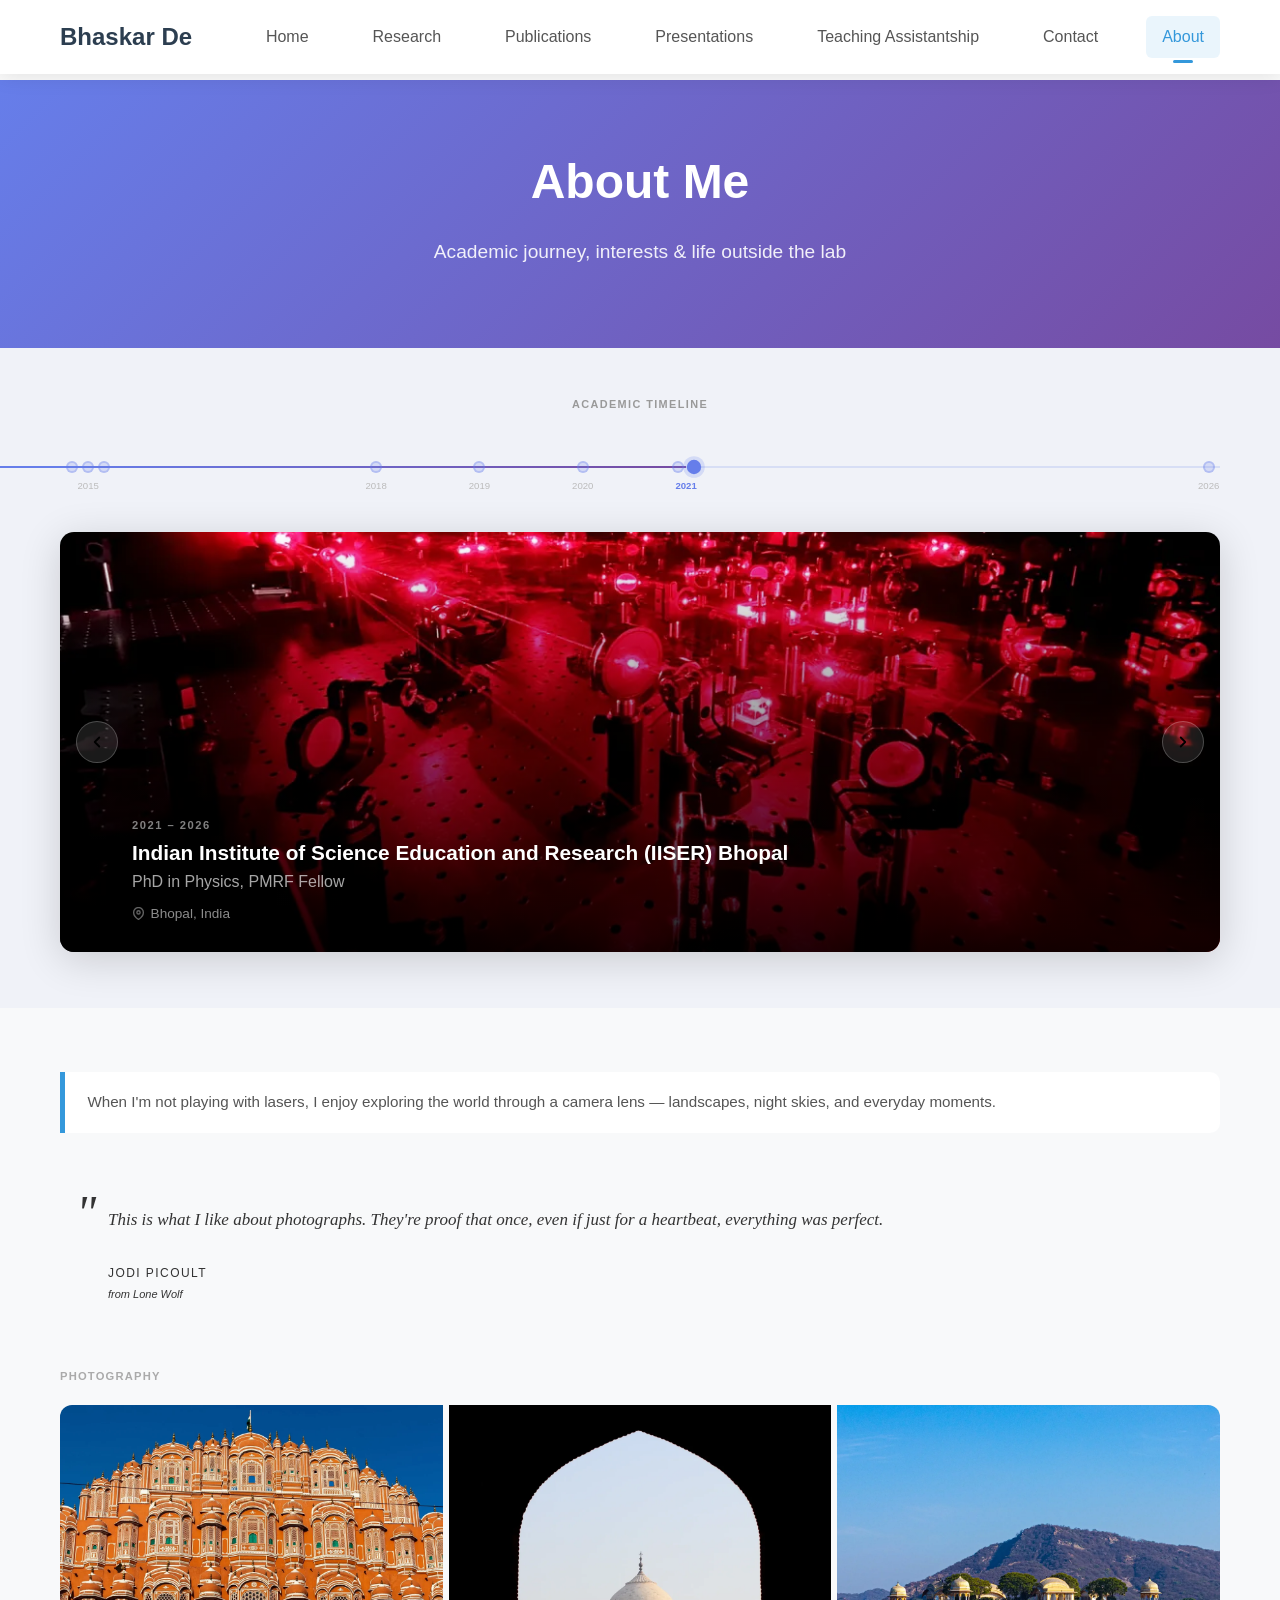
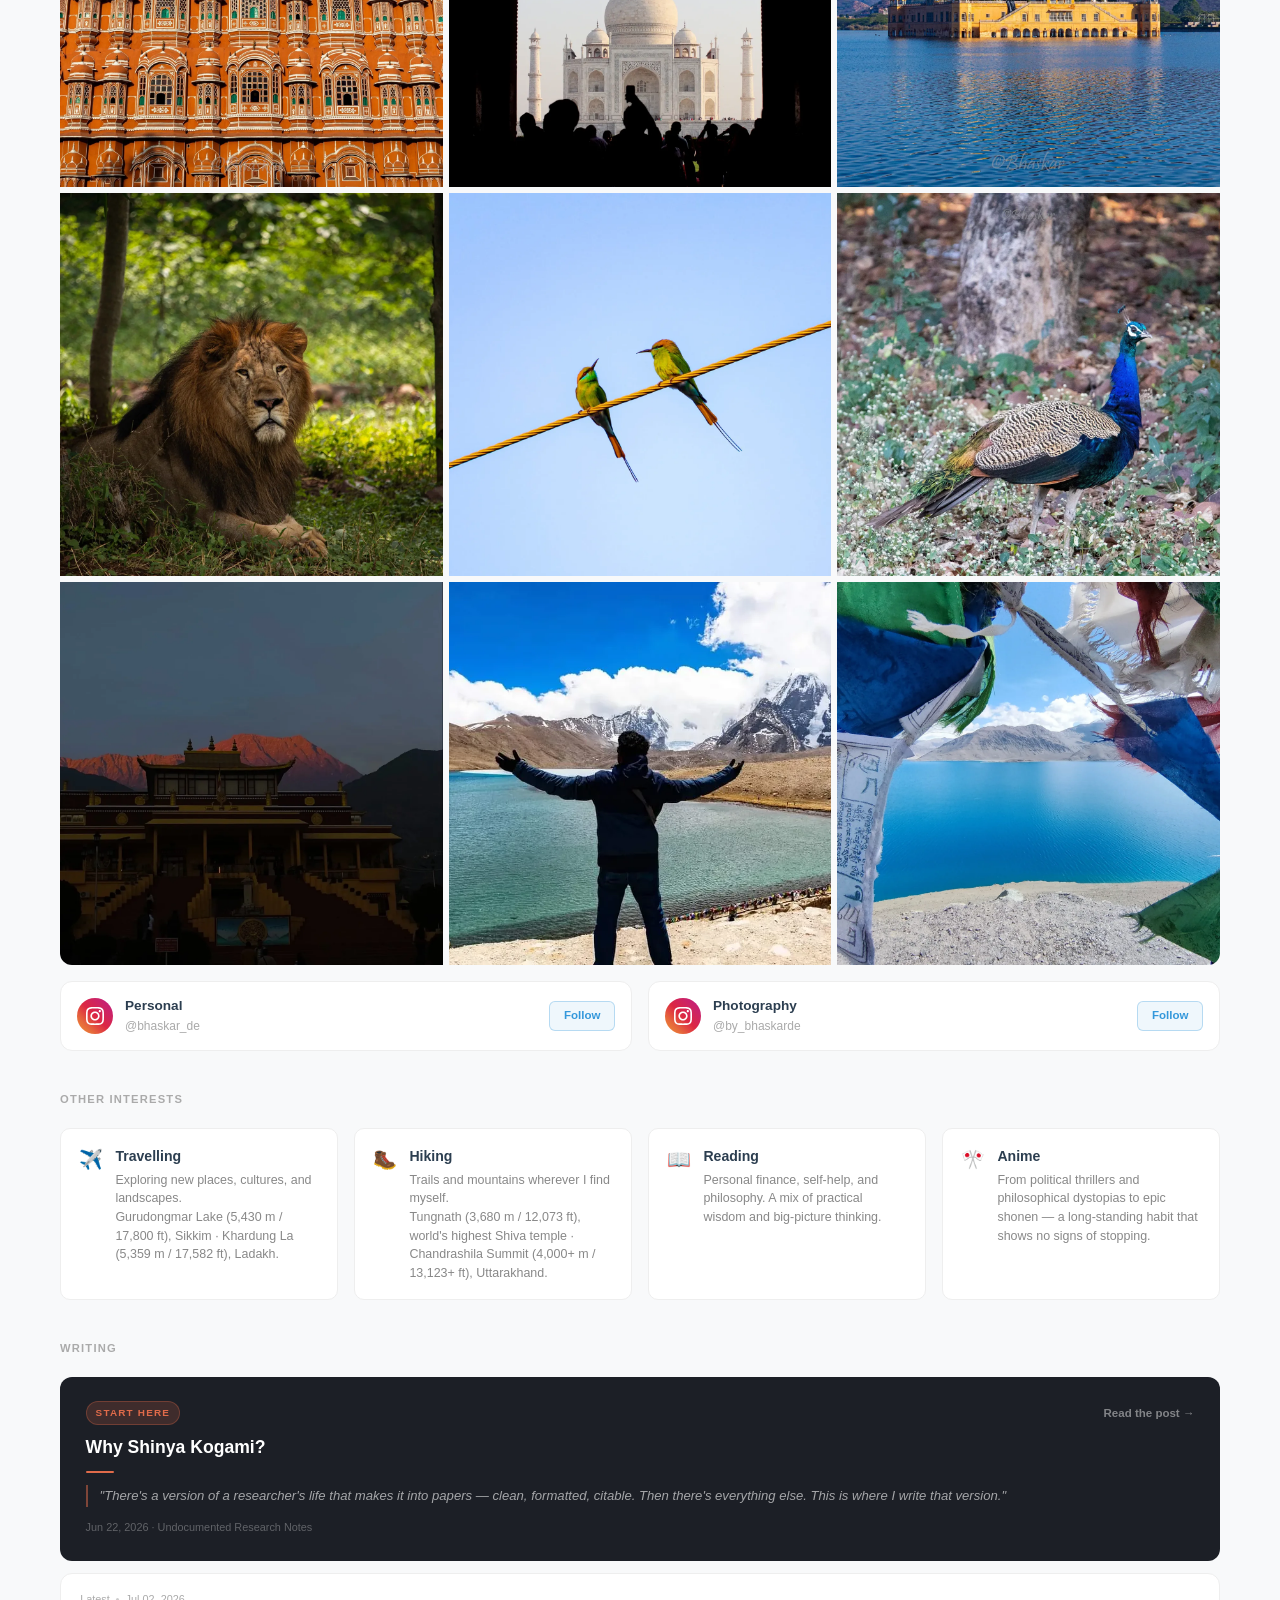
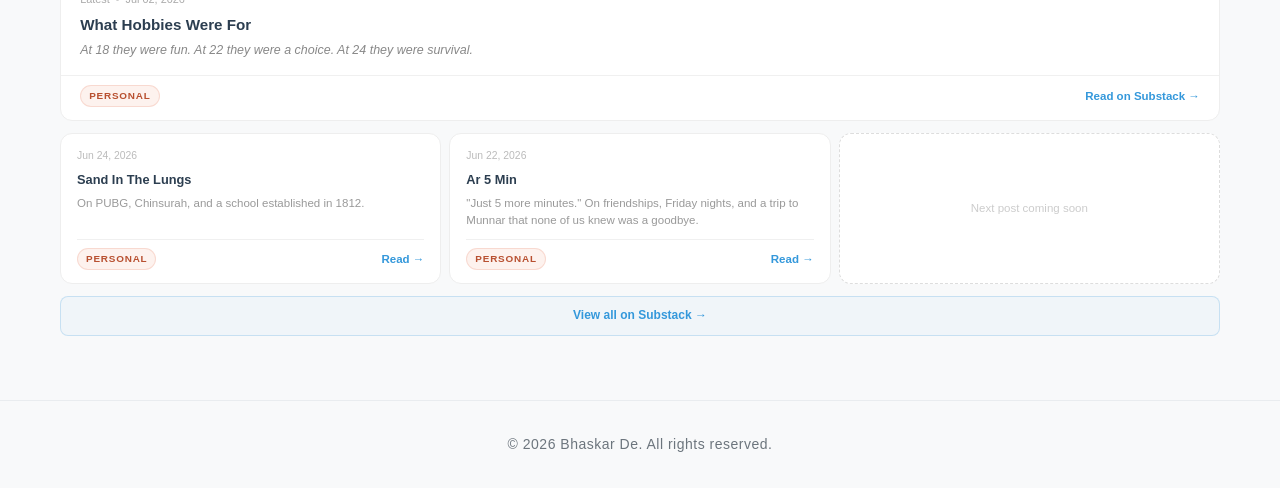
==== commit 8250be38: "Updated Writing" ====
--- a/about.html
+++ b/about.html
@@ -377,8 +377,6 @@
                   Latest
                   <span class="about-post-dot"></span>
                   Jul 02, 2026
-                  <span class="about-post-dot"></span>
-                  5 min read
                 </div>
                 <h4 class="about-post-title">What Hobbies Were For</h4>
                 <p class="about-post-sub">
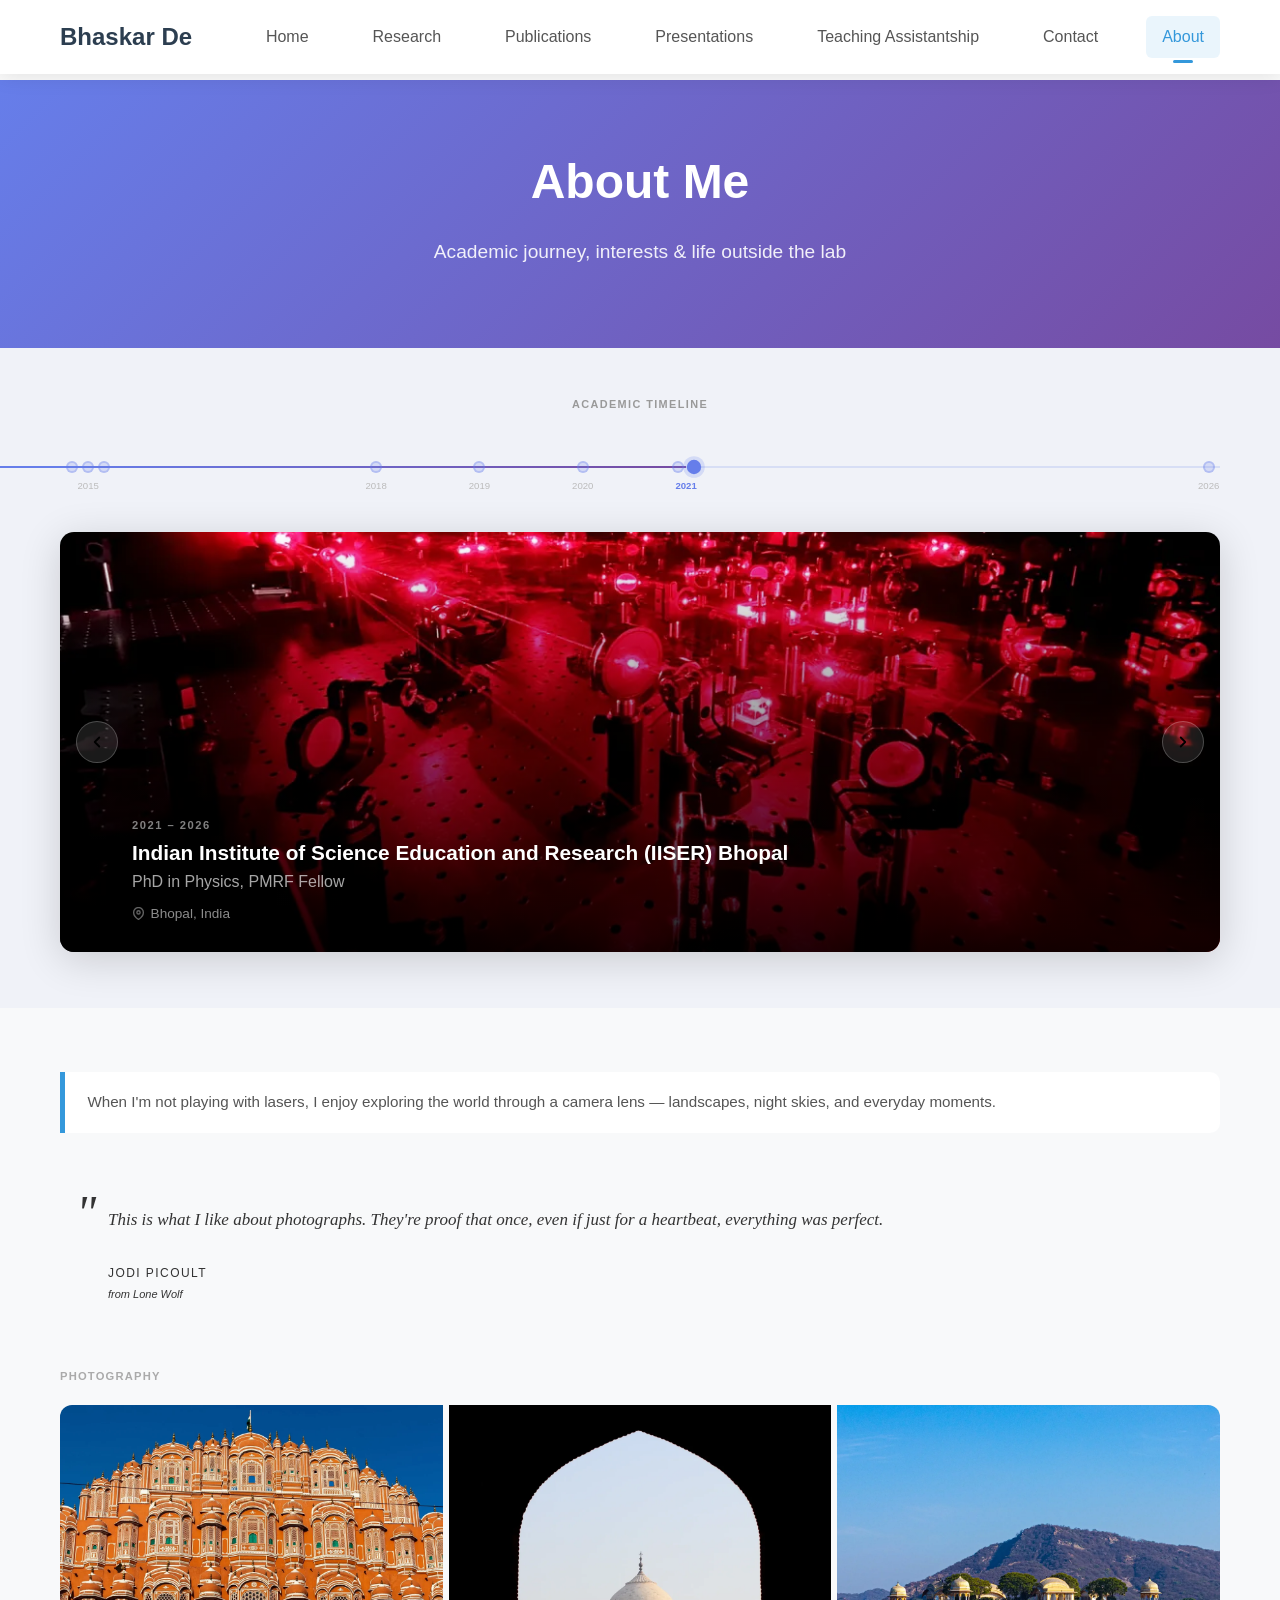
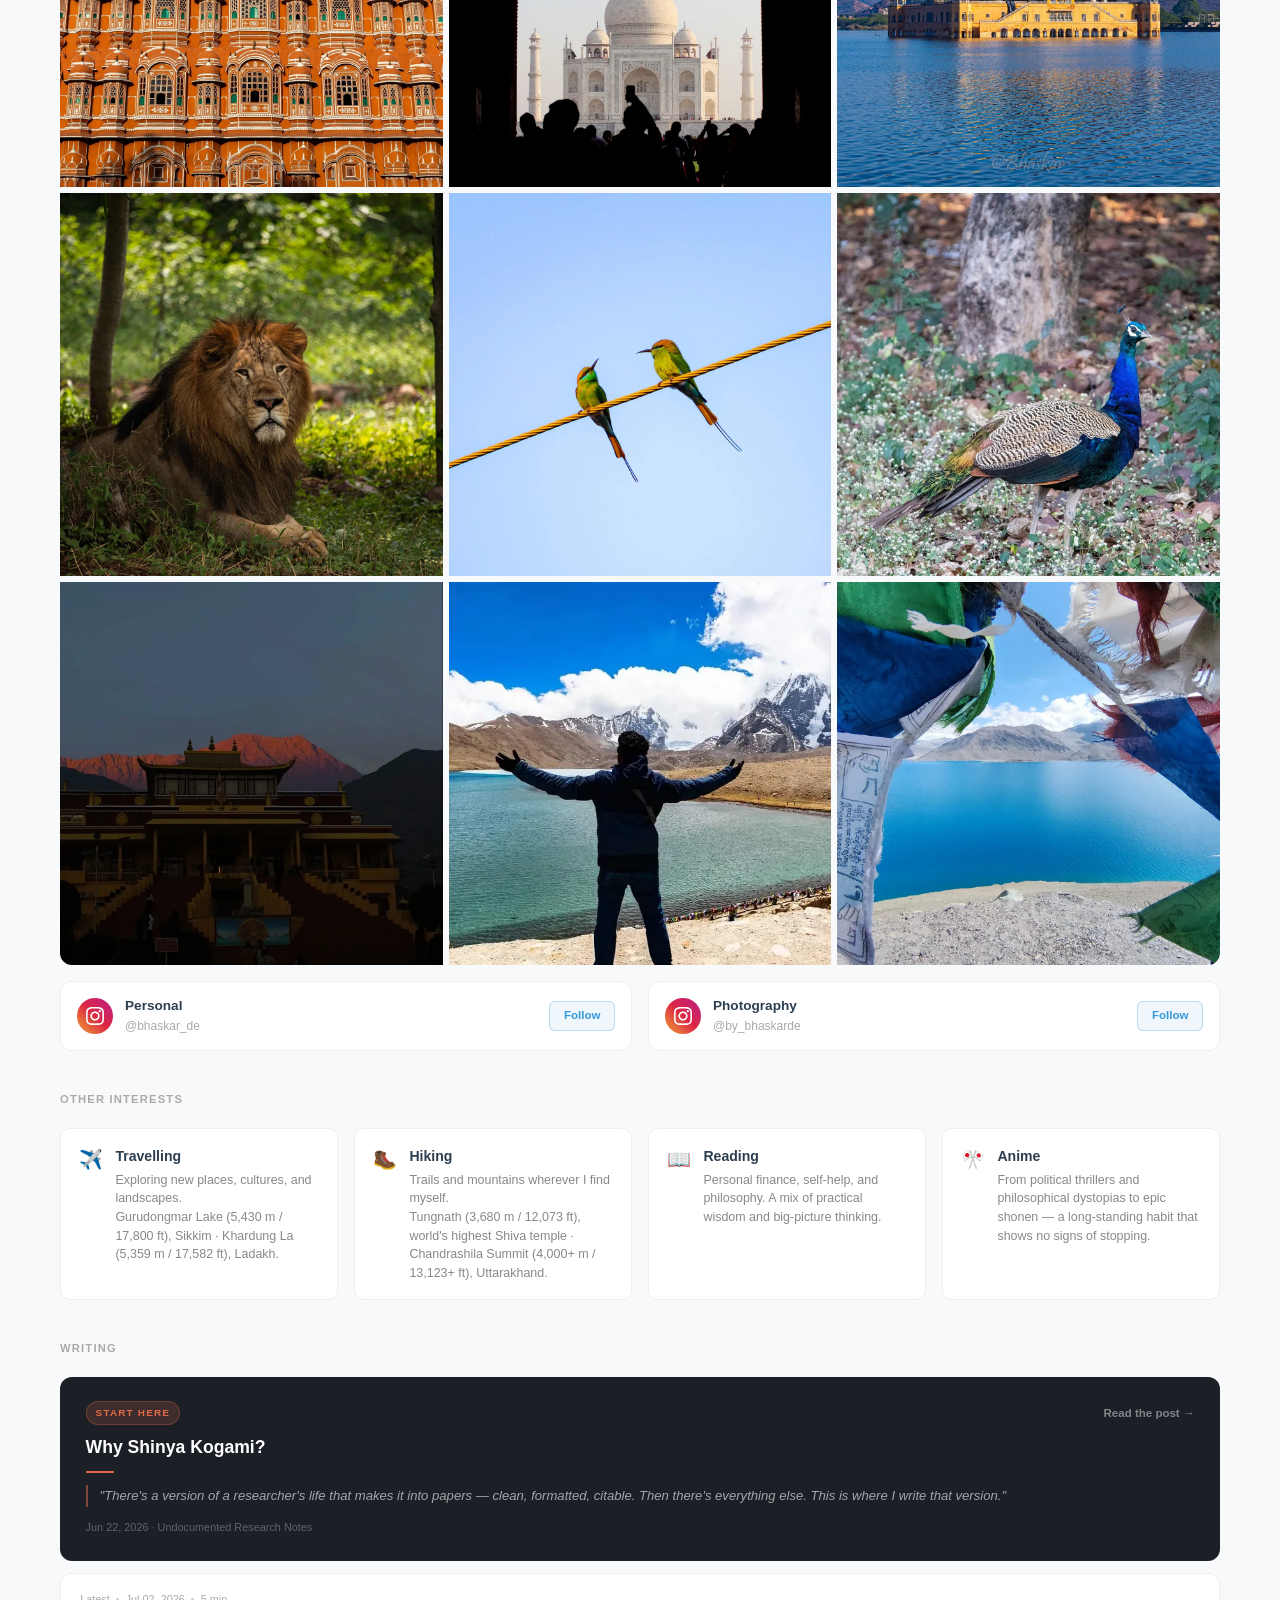
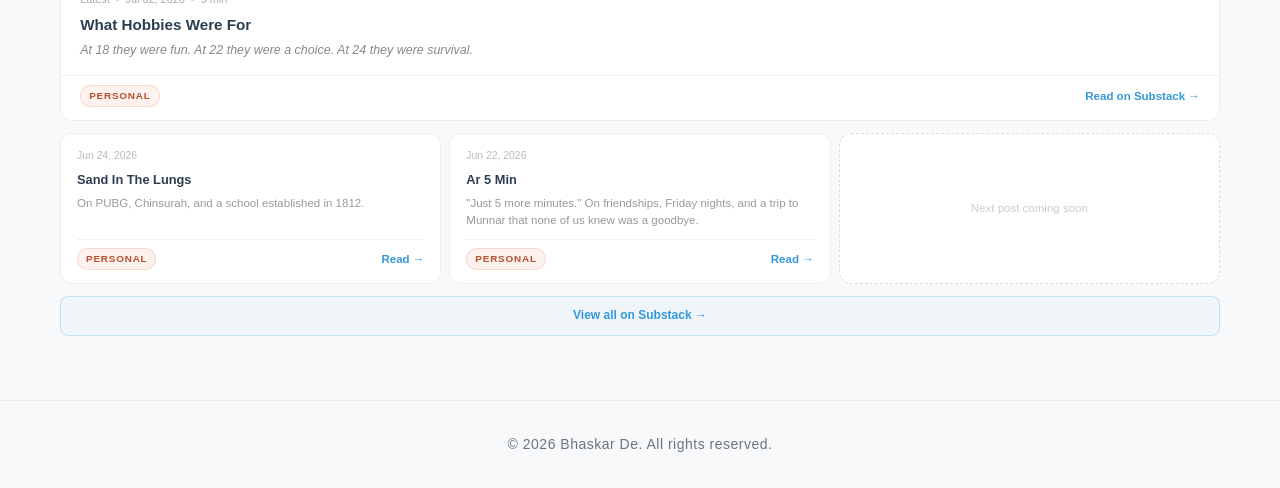
==== commit abdd7ddc: "Updated Writing" ====
--- a/about.html
+++ b/about.html
@@ -377,6 +377,8 @@
                   Latest
                   <span class="about-post-dot"></span>
                   Jul 02, 2026
+                  <span class="about-post-dot"></span>
+                  5 min
                 </div>
                 <h4 class="about-post-title">What Hobbies Were For</h4>
                 <p class="about-post-sub">
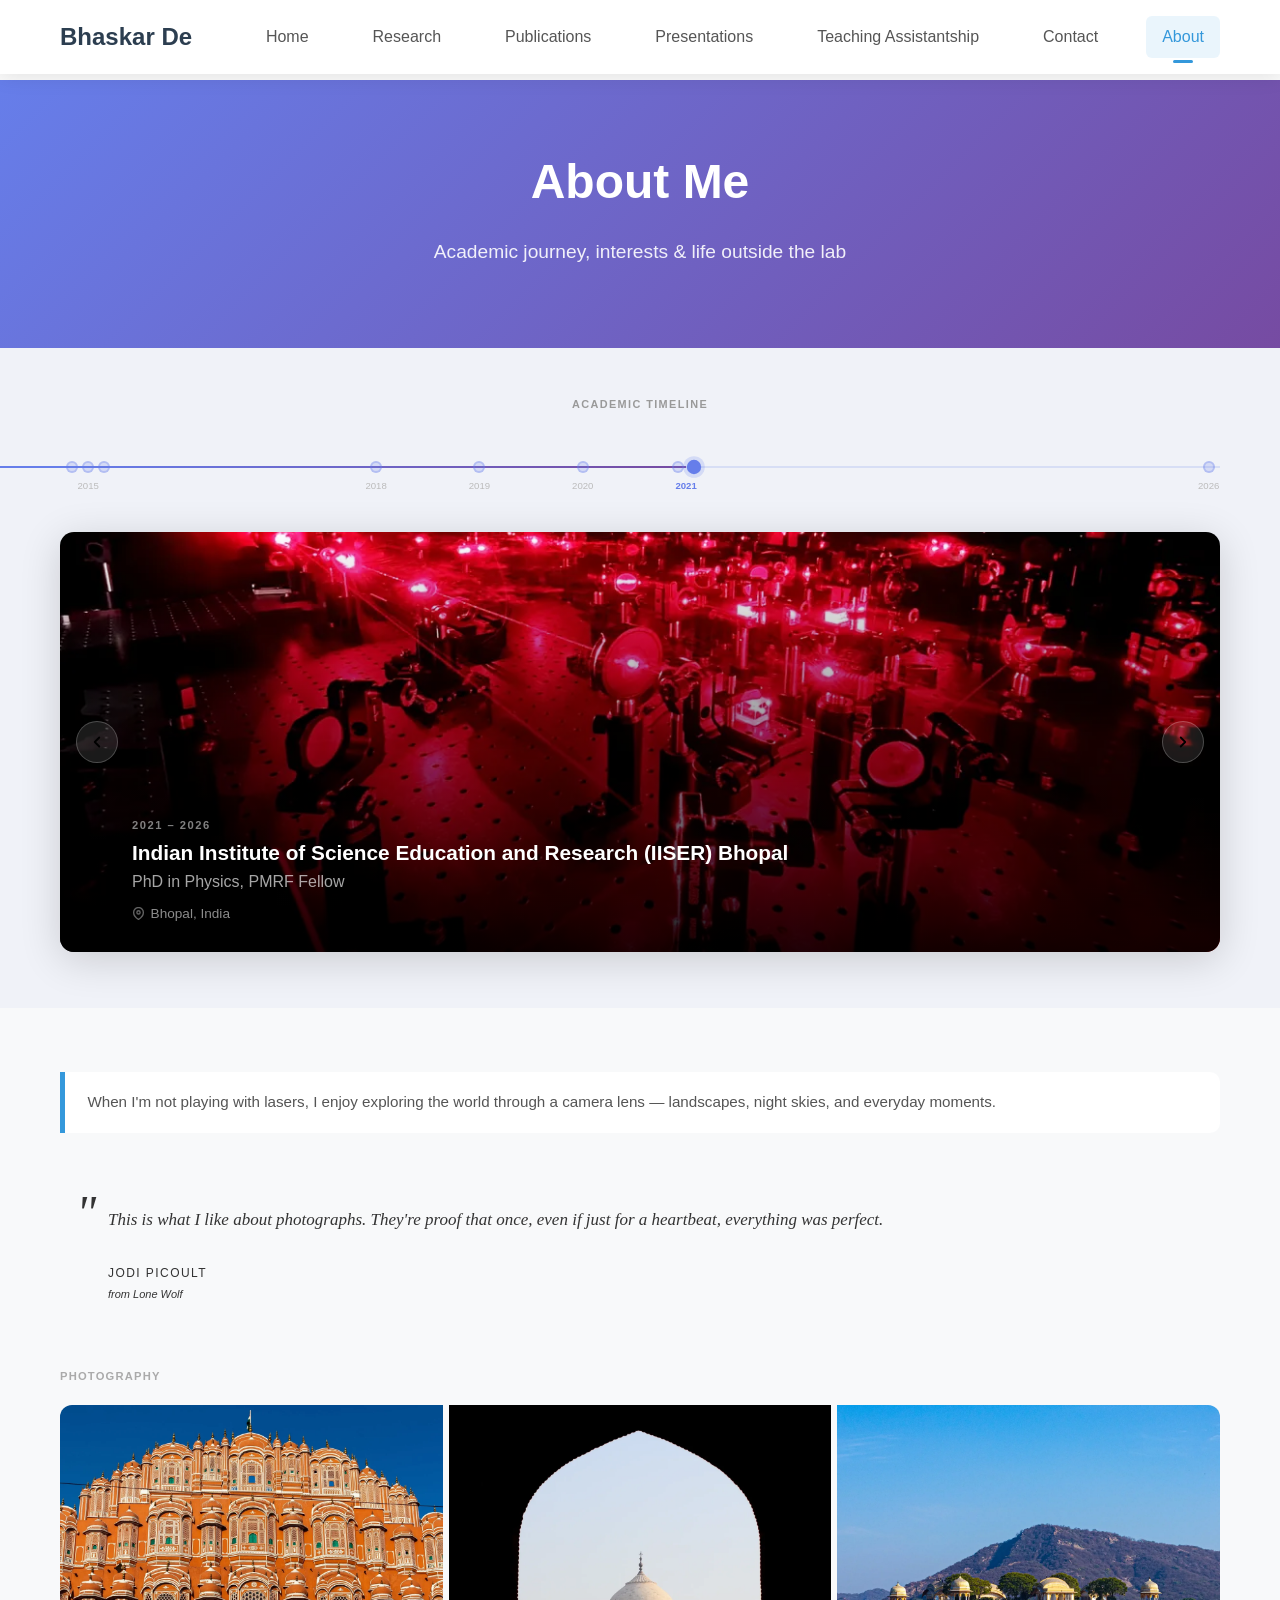
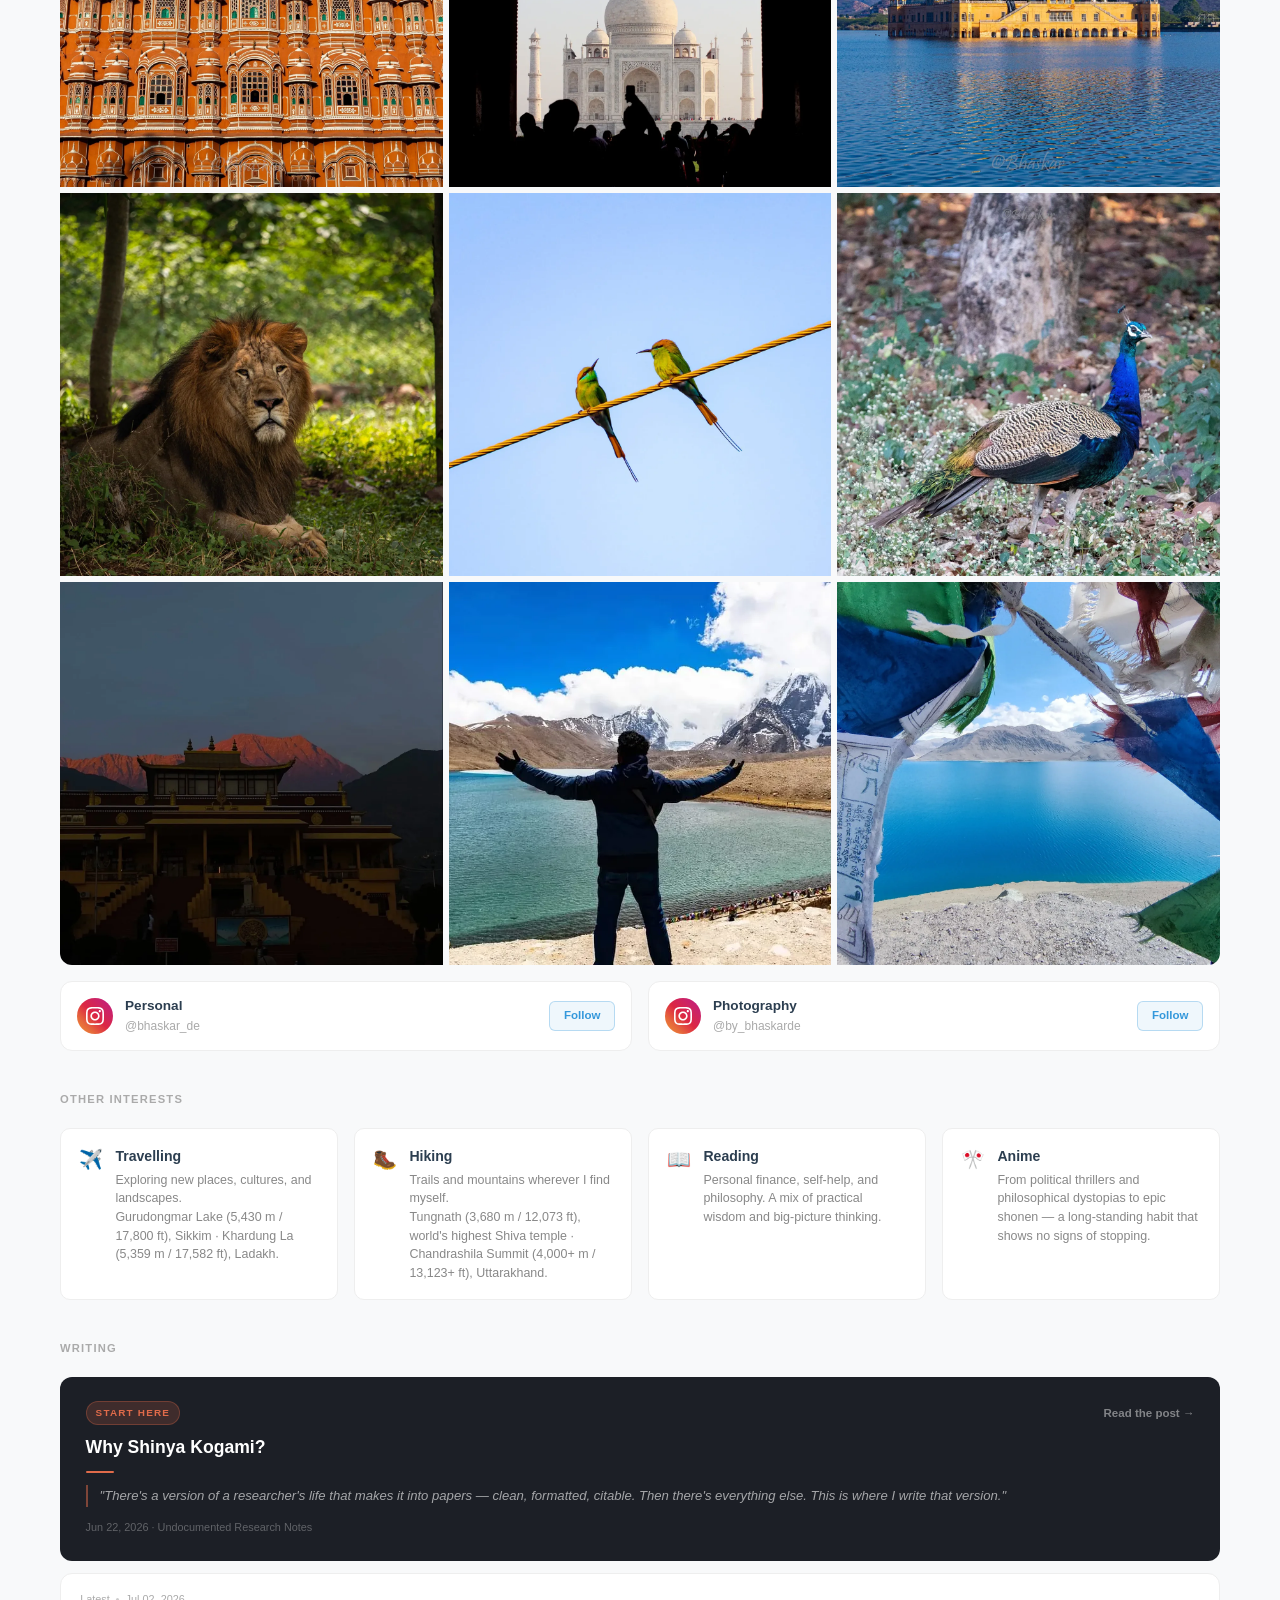
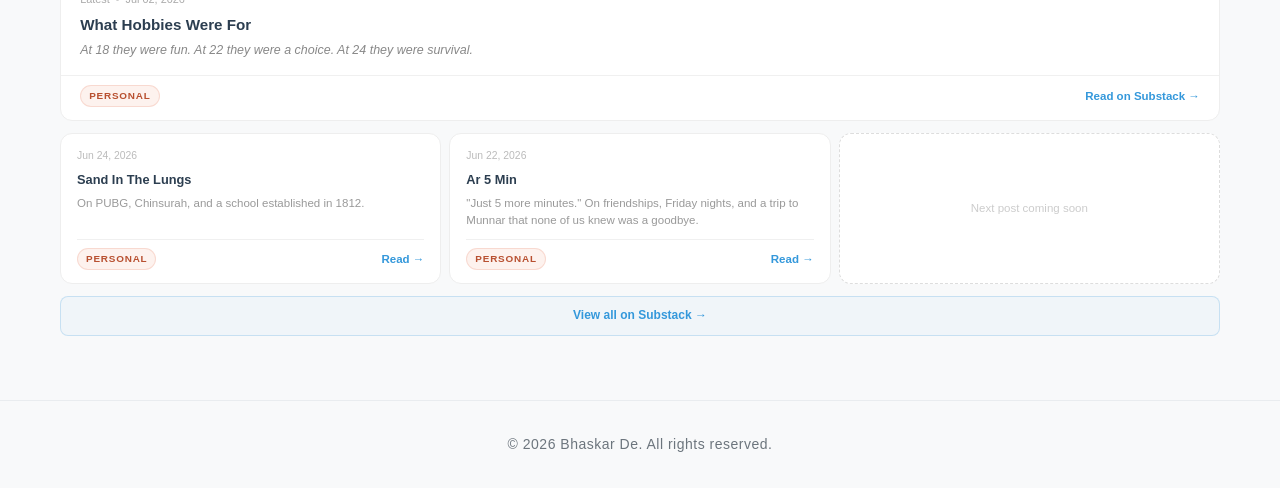
==== commit ab22d56d: "Updated Writing" ====
--- a/about.html
+++ b/about.html
@@ -377,8 +377,6 @@
                   Latest
                   <span class="about-post-dot"></span>
                   Jul 02, 2026
-                  <span class="about-post-dot"></span>
-                  5 min
                 </div>
                 <h4 class="about-post-title">What Hobbies Were For</h4>
                 <p class="about-post-sub">
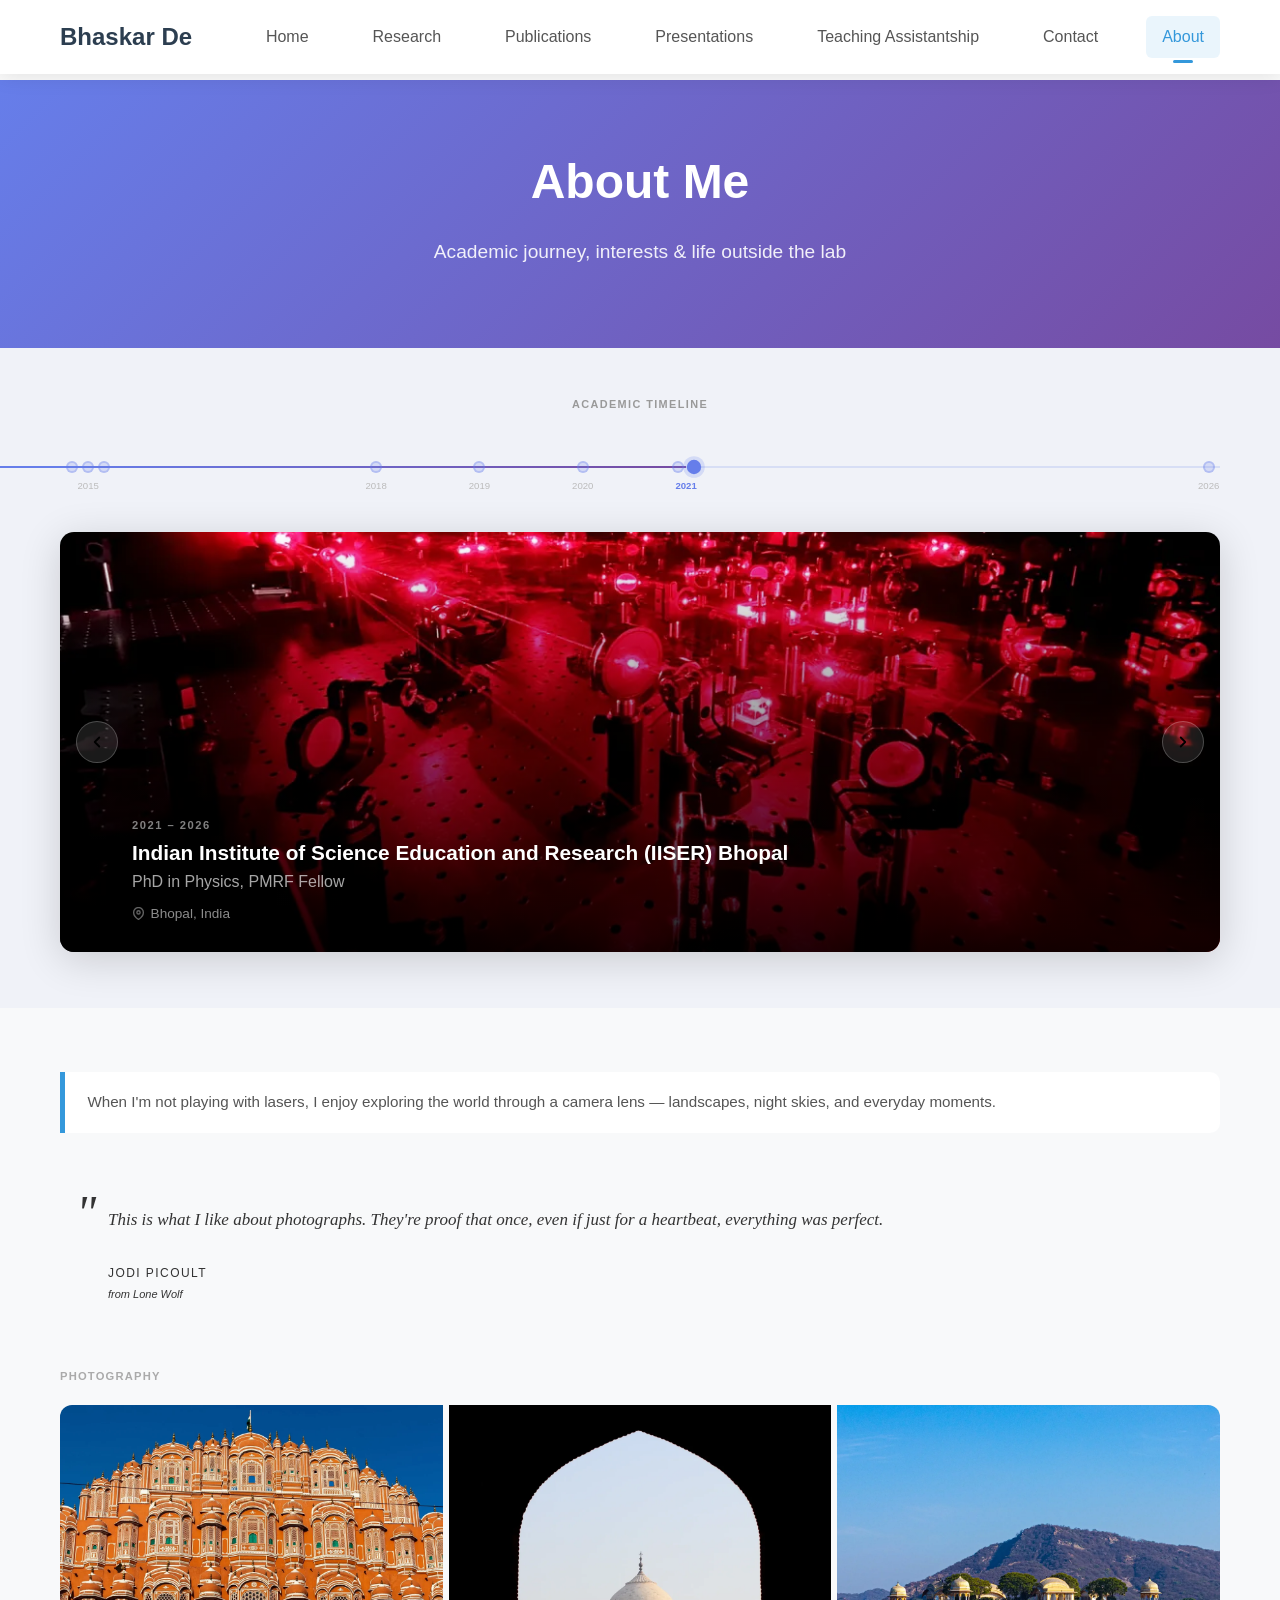
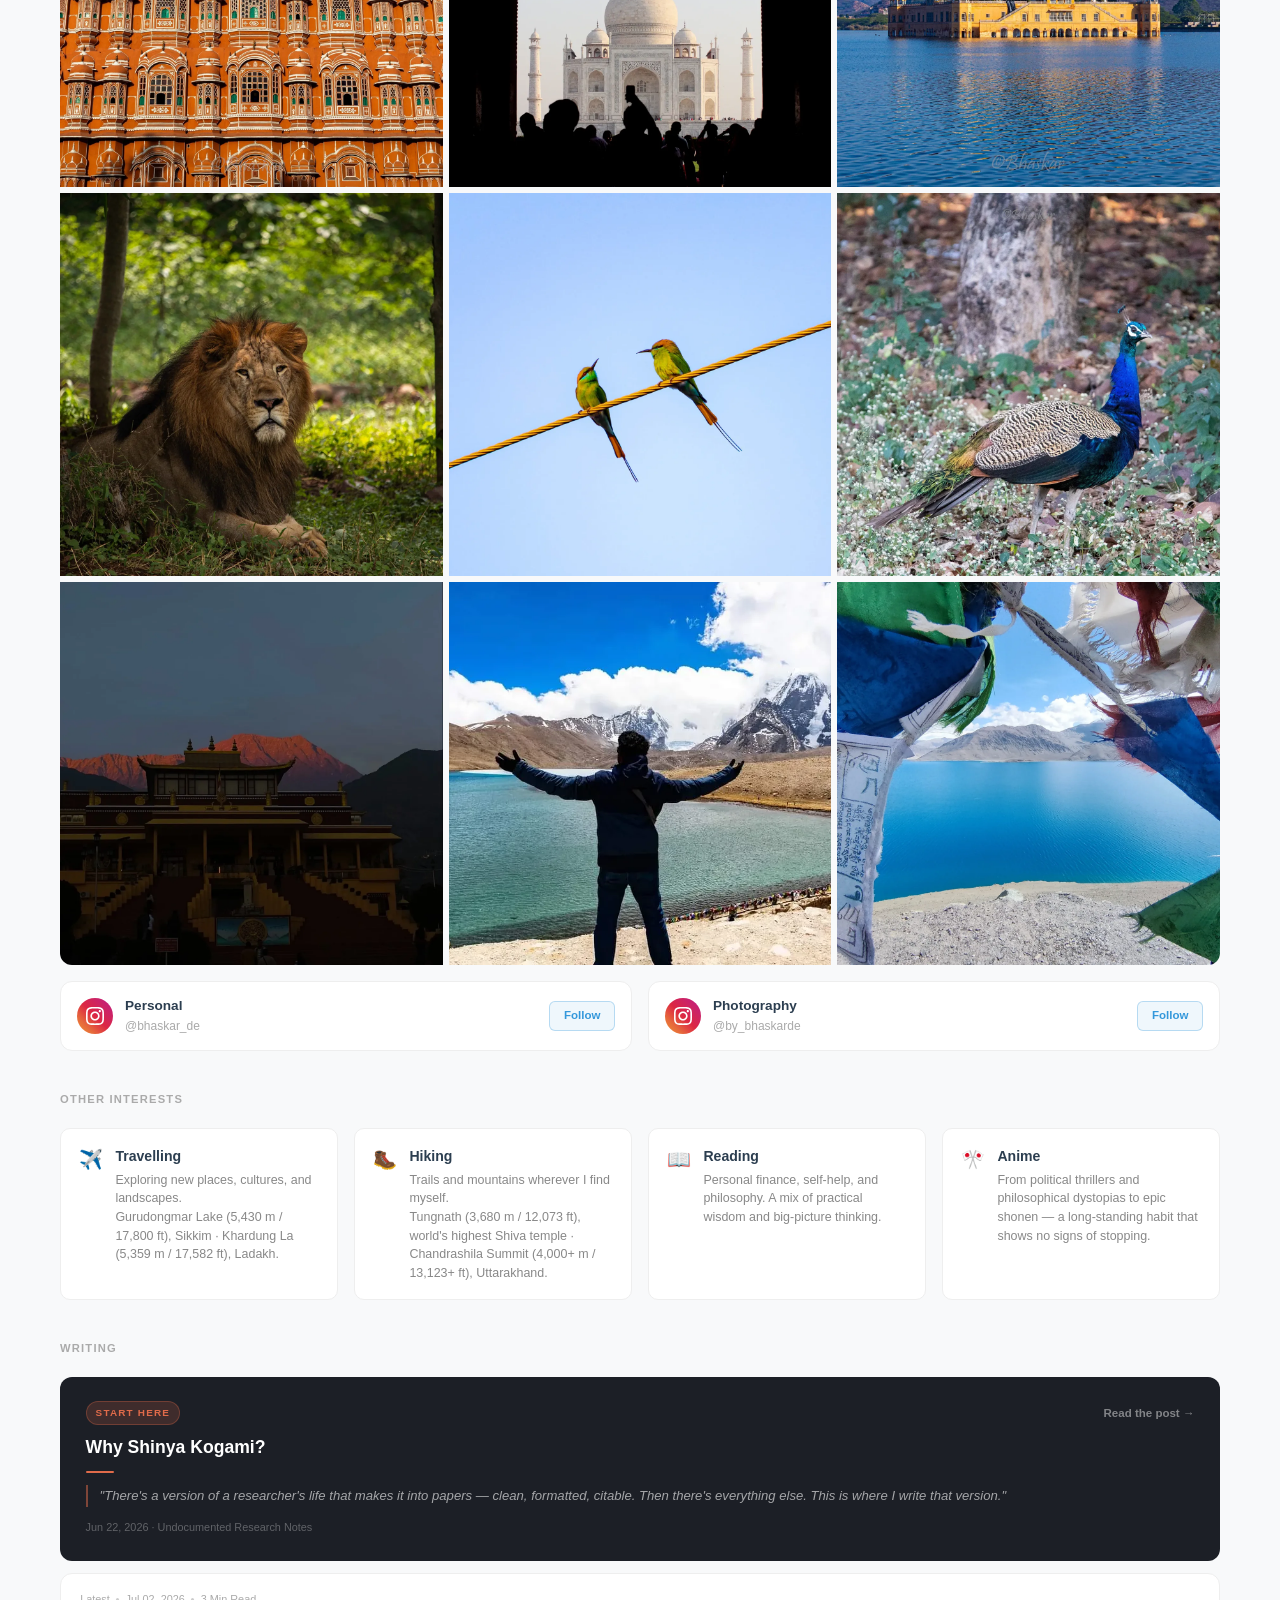
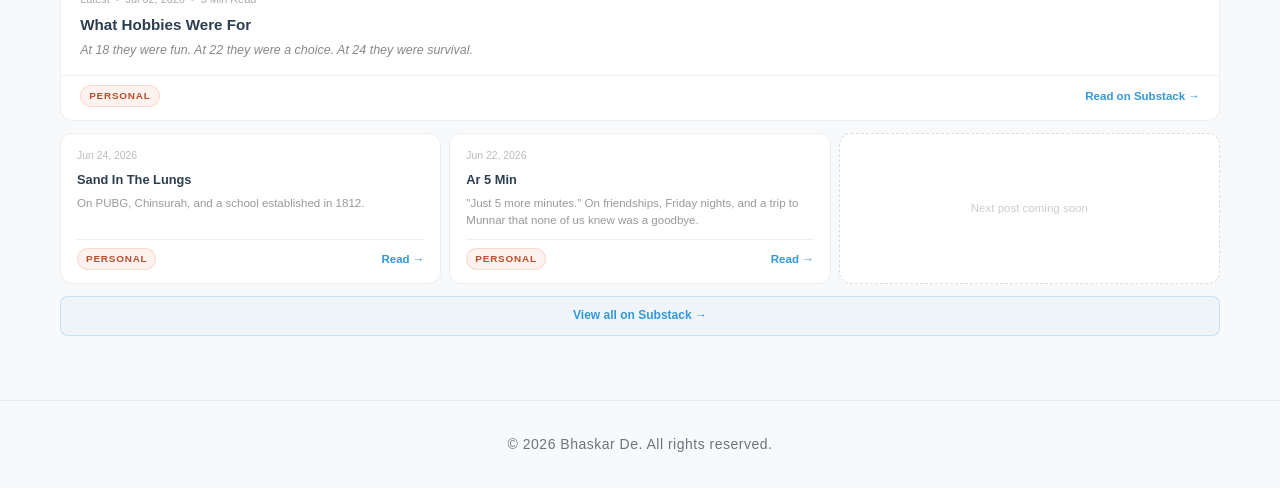
==== commit c9043af3: "Updated Writing" ====
--- a/about.html
+++ b/about.html
@@ -377,6 +377,8 @@
                   Latest
                   <span class="about-post-dot"></span>
                   Jul 02, 2026
+                  <span class="about-post-dot"></span>
+                  3 Min Read
                 </div>
                 <h4 class="about-post-title">What Hobbies Were For</h4>
                 <p class="about-post-sub">
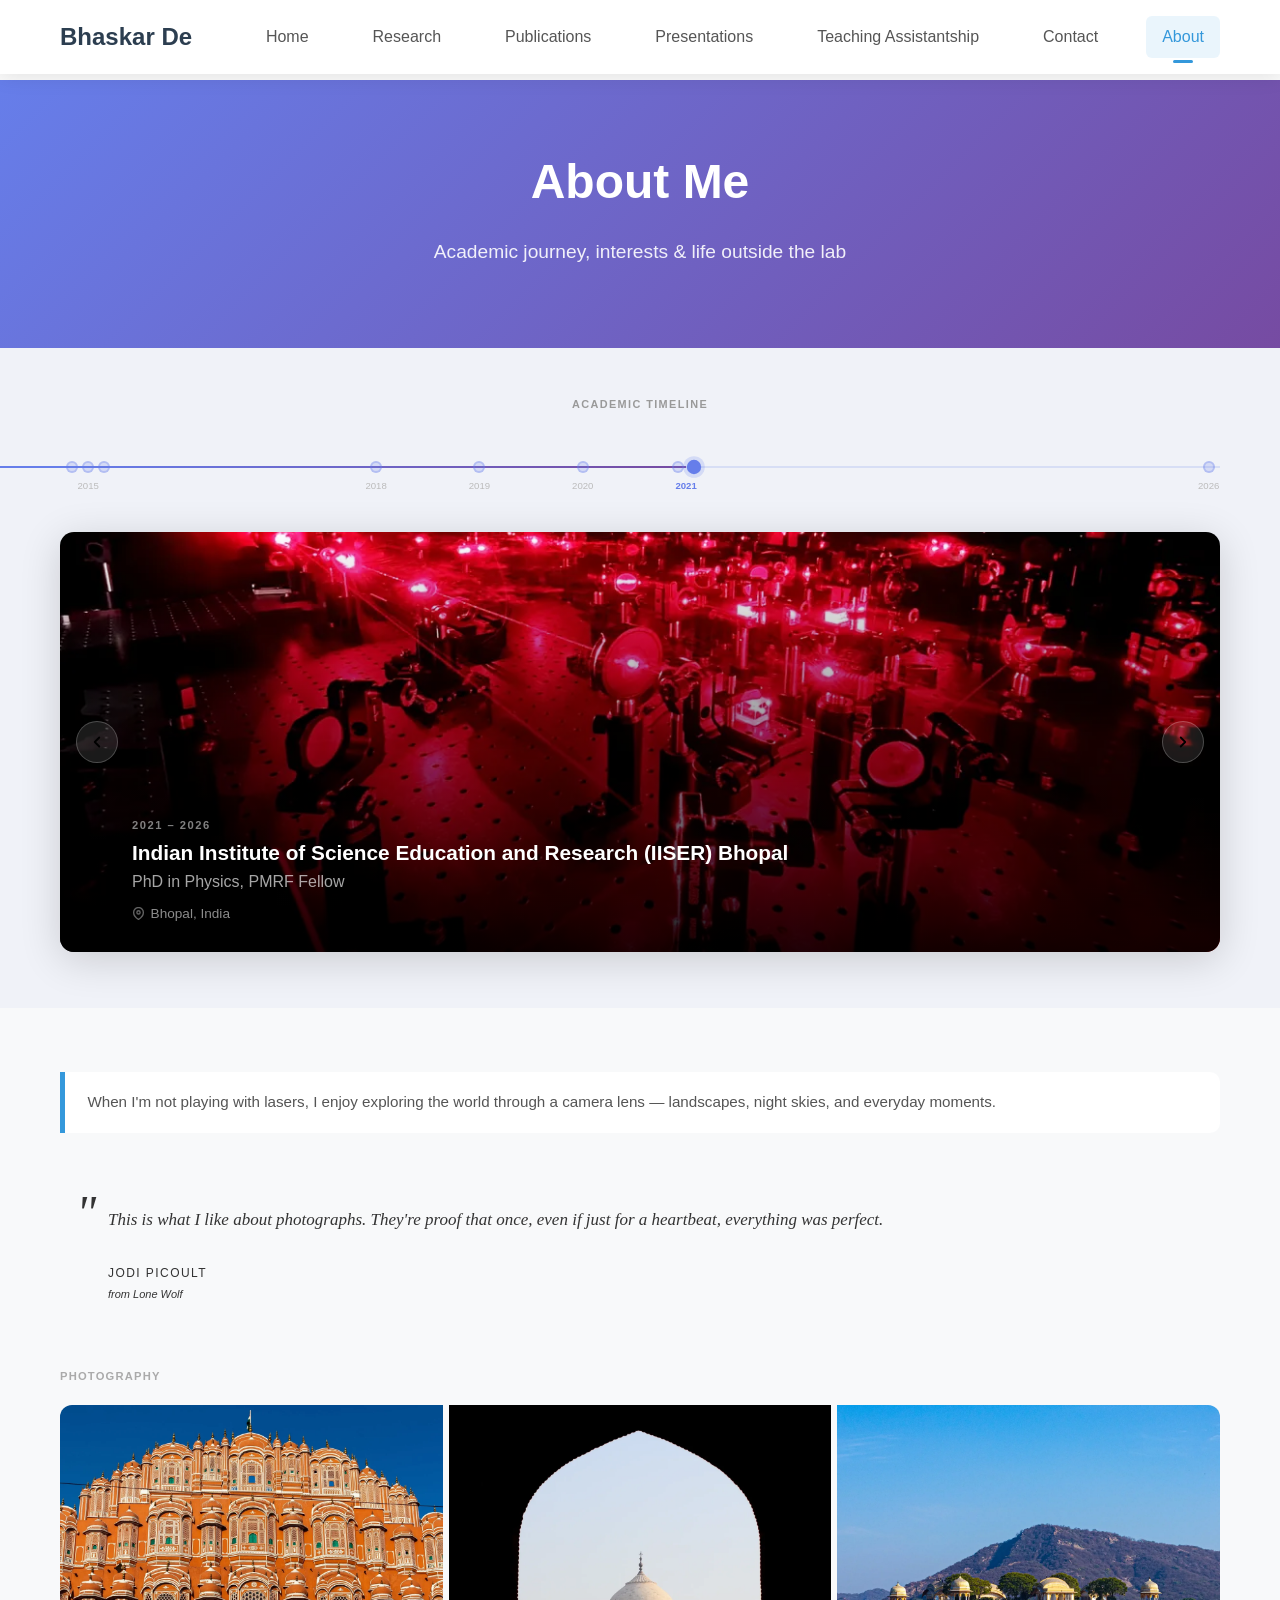
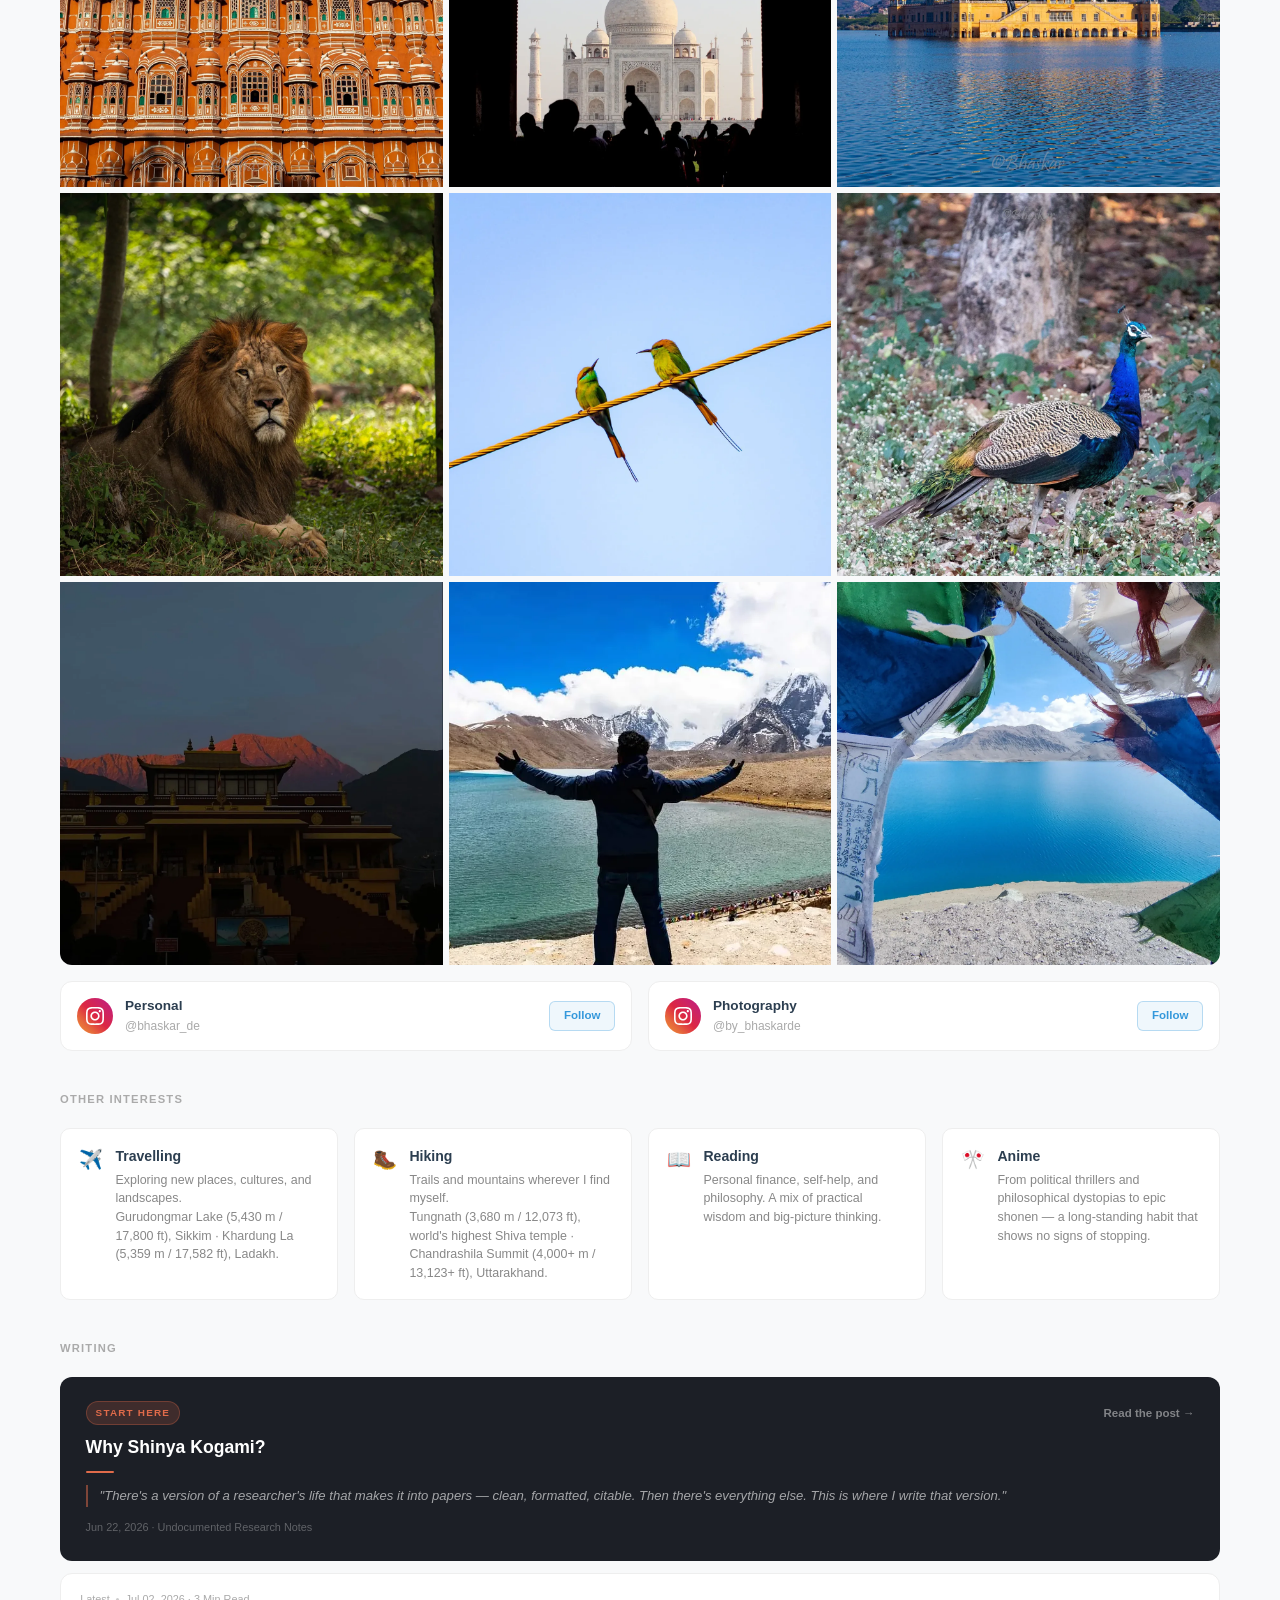
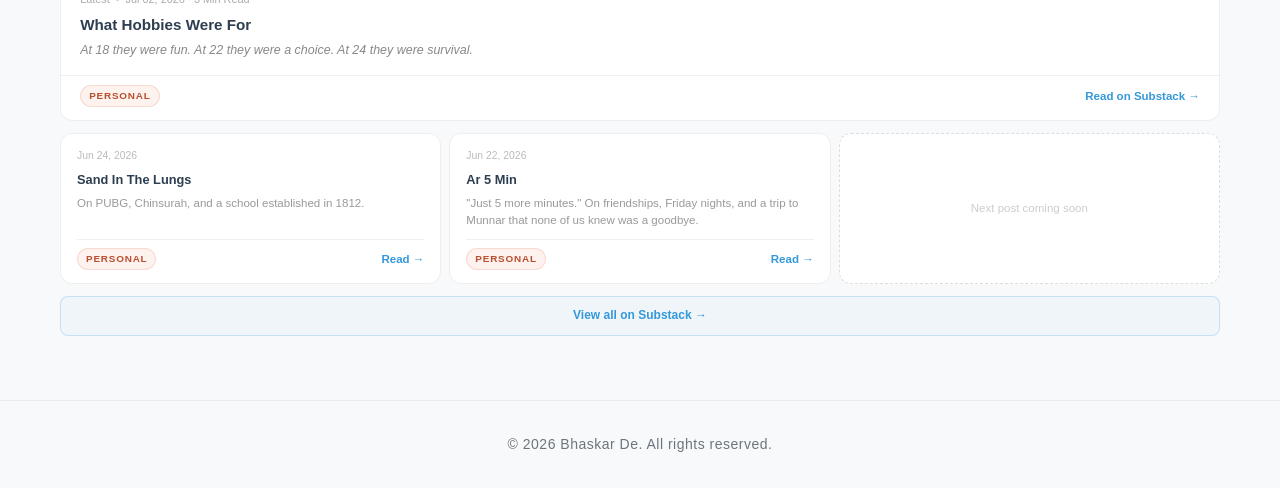
==== commit abaf0026: "Updated Writing" ====
--- a/about.html
+++ b/about.html
@@ -376,9 +376,7 @@
                 <div class="about-post-meta">
                   Latest
                   <span class="about-post-dot"></span>
-                  Jul 02, 2026
-                  <span class="about-post-dot"></span>
-                  3 Min Read
+                  Jul 02, 2026 · 3 Min Read
                 </div>
                 <h4 class="about-post-title">What Hobbies Were For</h4>
                 <p class="about-post-sub">
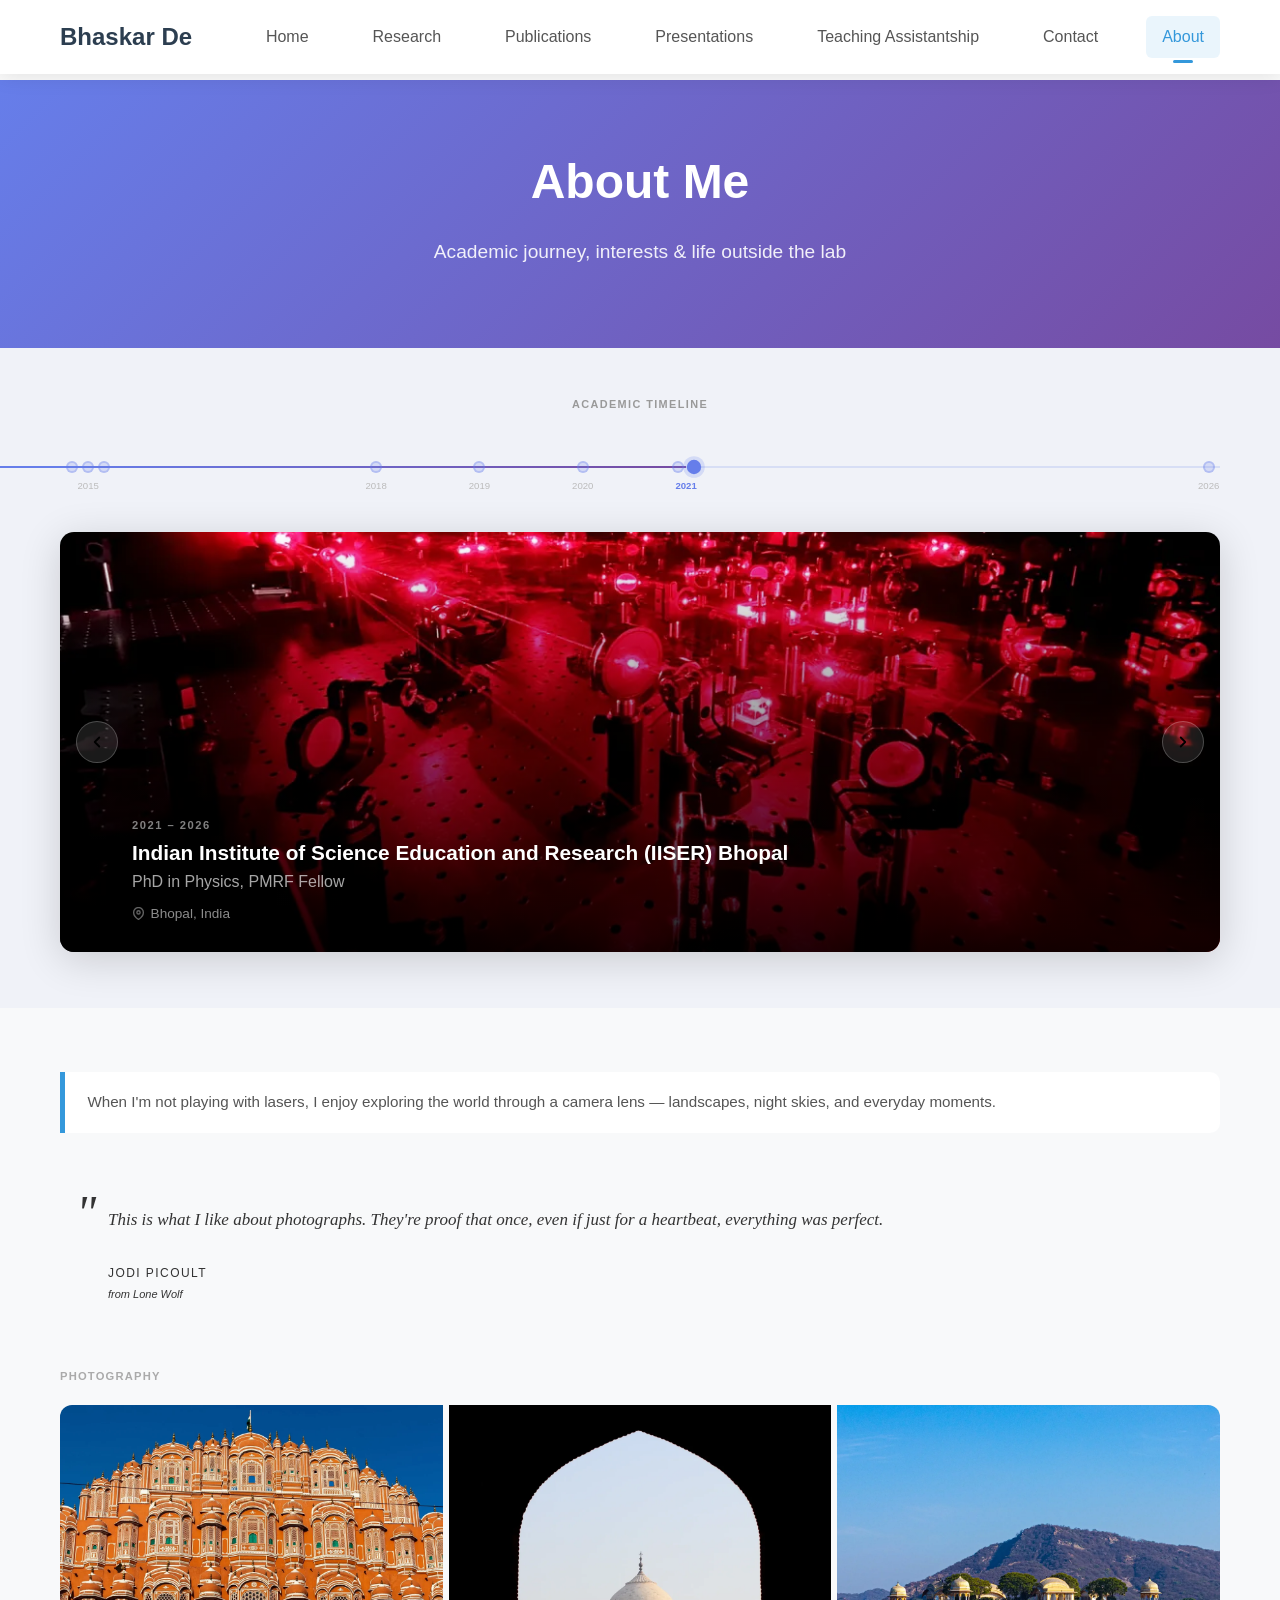
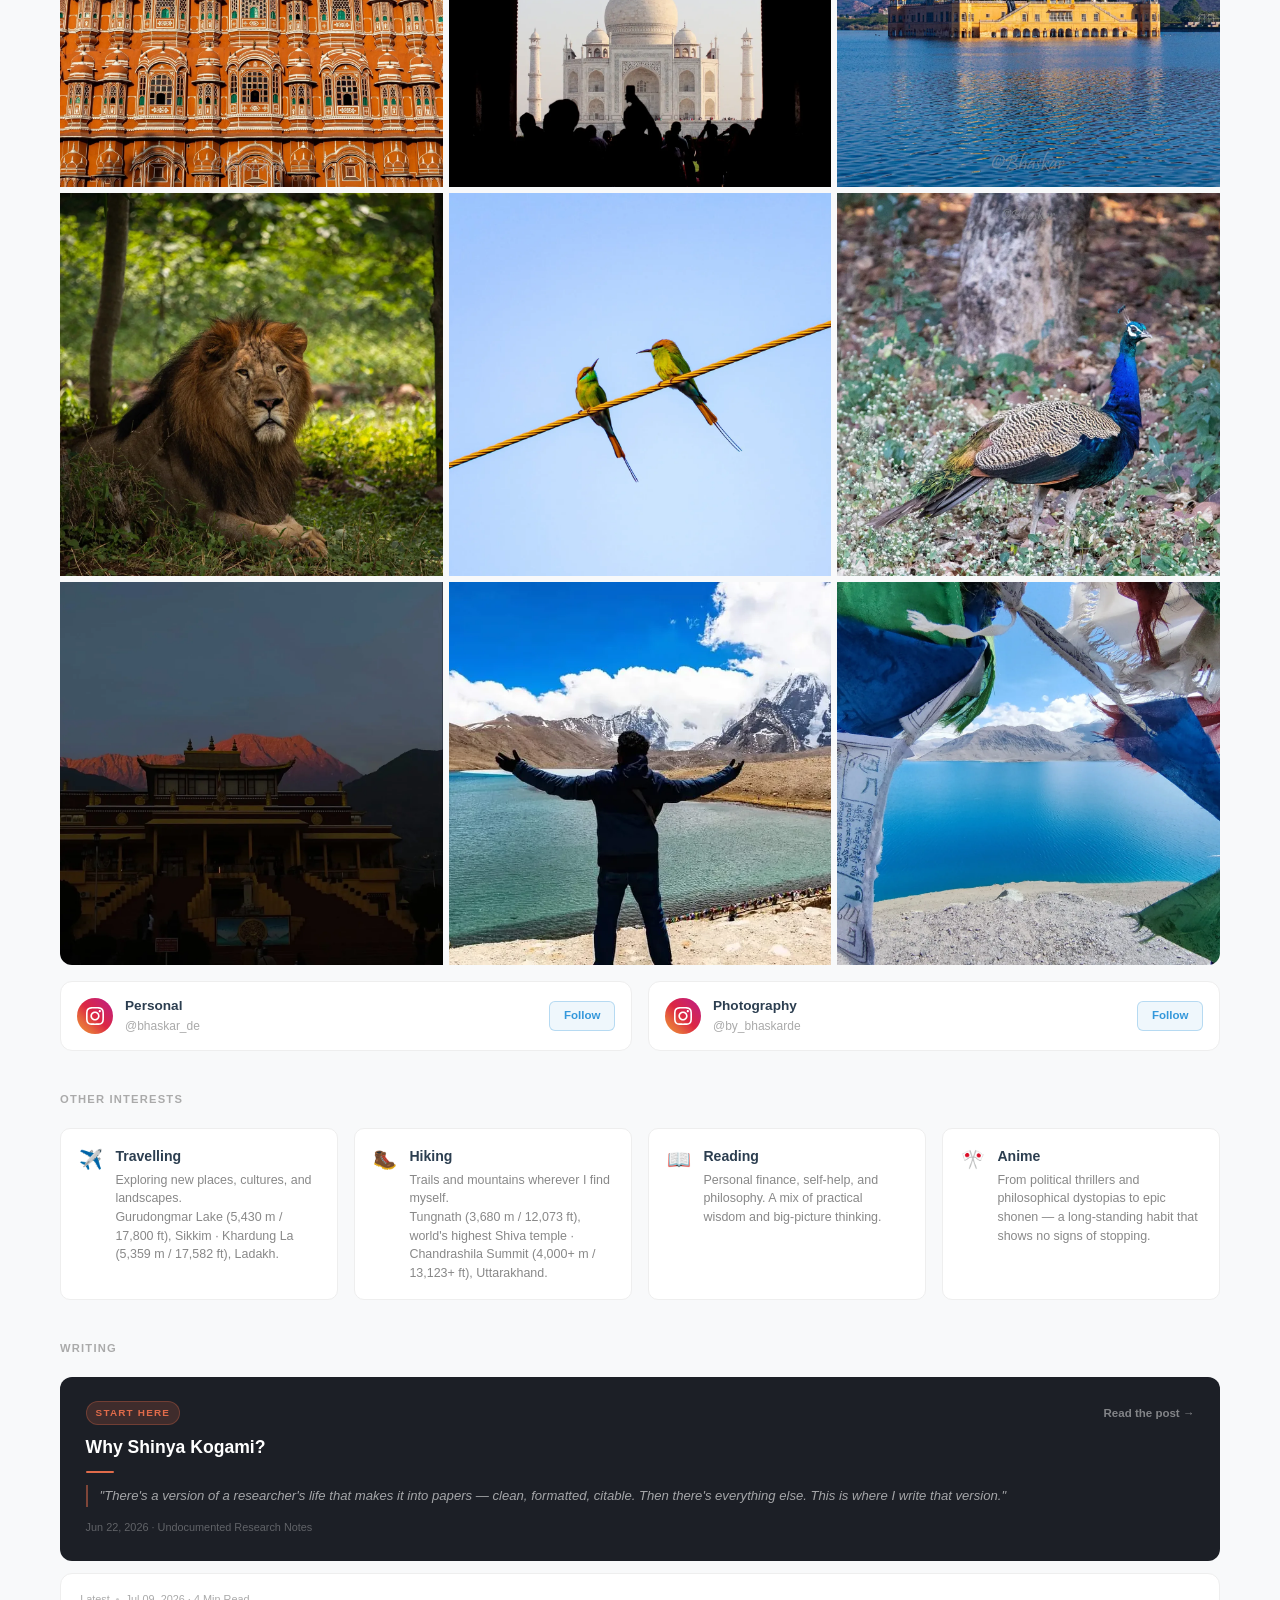
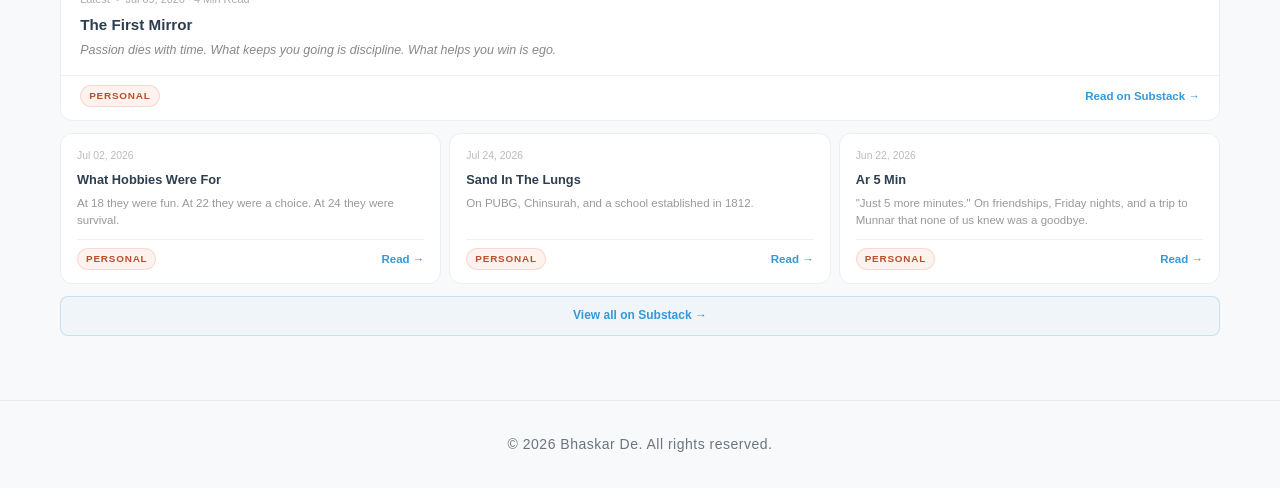
==== commit 05278d9a: "Updated Writing" ====
--- a/about.html
+++ b/about.html
@@ -376,18 +376,18 @@
                 <div class="about-post-meta">
                   Latest
                   <span class="about-post-dot"></span>
-                  Jul 02, 2026 · 3 Min Read
-                </div>
-                <h4 class="about-post-title">What Hobbies Were For</h4>
+                  Jul 09, 2026 · 4 Min Read
+                </div>
+                <h4 class="about-post-title">The First Mirror</h4>
                 <p class="about-post-sub">
-                  At 18 they were fun. At 22 they were a choice. At 24 they were
-                  survival.
+                  Passion dies with time. What keeps you going is discipline.
+                  What helps you win is ego.
                 </p>
               </div>
               <div class="about-post-footer">
                 <span class="about-post-tag">Personal</span>
                 <a
-                  href="https://shinyakogami.substack.com/p/what-hobbies-were-for"
+                  href="https://shinyakogami.substack.com/p/the-first-mirror"
                   target="_blank"
                   rel="noopener noreferrer"
                   class="about-post-read"
@@ -399,7 +399,25 @@
             <!-- 3 mini cards — add new posts here as you publish -->
             <div class="about-posts-grid">
               <div class="about-post-mini">
-                <div class="about-post-mini-meta">Jun 24, 2026</div>
+                <div class="about-post-mini-meta">Jul 02, 2026</div>
+                <h4 class="about-post-mini-title">What Hobbies Were For</h4>
+                <p class="about-post-mini-sub">
+                  At 18 they were fun. At 22 they were a choice. At 24 they were
+                  survival.
+                </p>
+                <div class="about-post-mini-footer">
+                  <span class="about-post-tag">Personal</span>
+                  <a
+                    href="https://shinyakogami.substack.com/p/what-hobbies-were-for"
+                    target="_blank"
+                    rel="noopener noreferrer"
+                    class="about-post-read"
+                    >Read →</a
+                  >
+                </div>
+              </div>
+              <div class="about-post-mini">
+                <div class="about-post-mini-meta">Jul 24, 2026</div>
                 <h4 class="about-post-mini-title">Sand In The Lungs</h4>
                 <p class="about-post-mini-sub">
                   On PUBG, Chinsurah, and a school established in 1812.
@@ -433,7 +451,6 @@
                   >
                 </div>
               </div>
-              <div class="about-post-ph">Next post coming soon</div>
             </div>
 
             <a
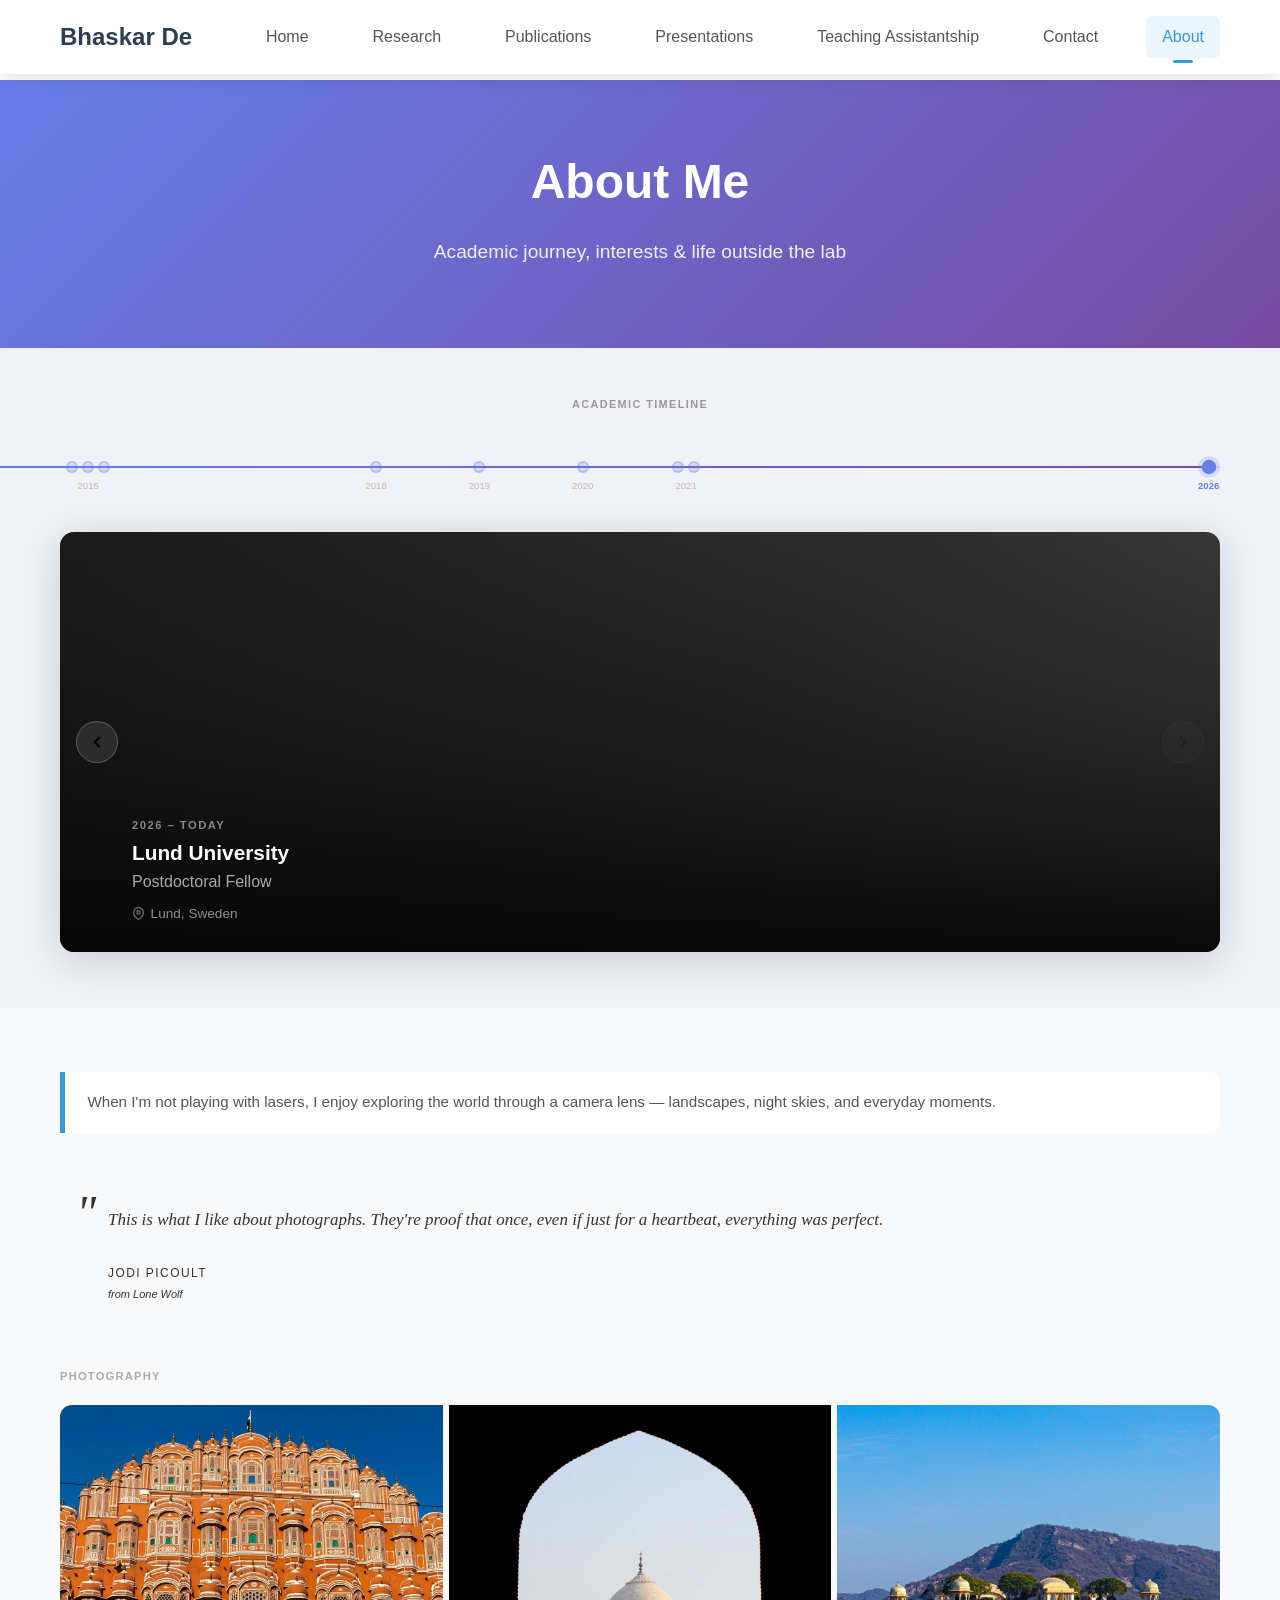
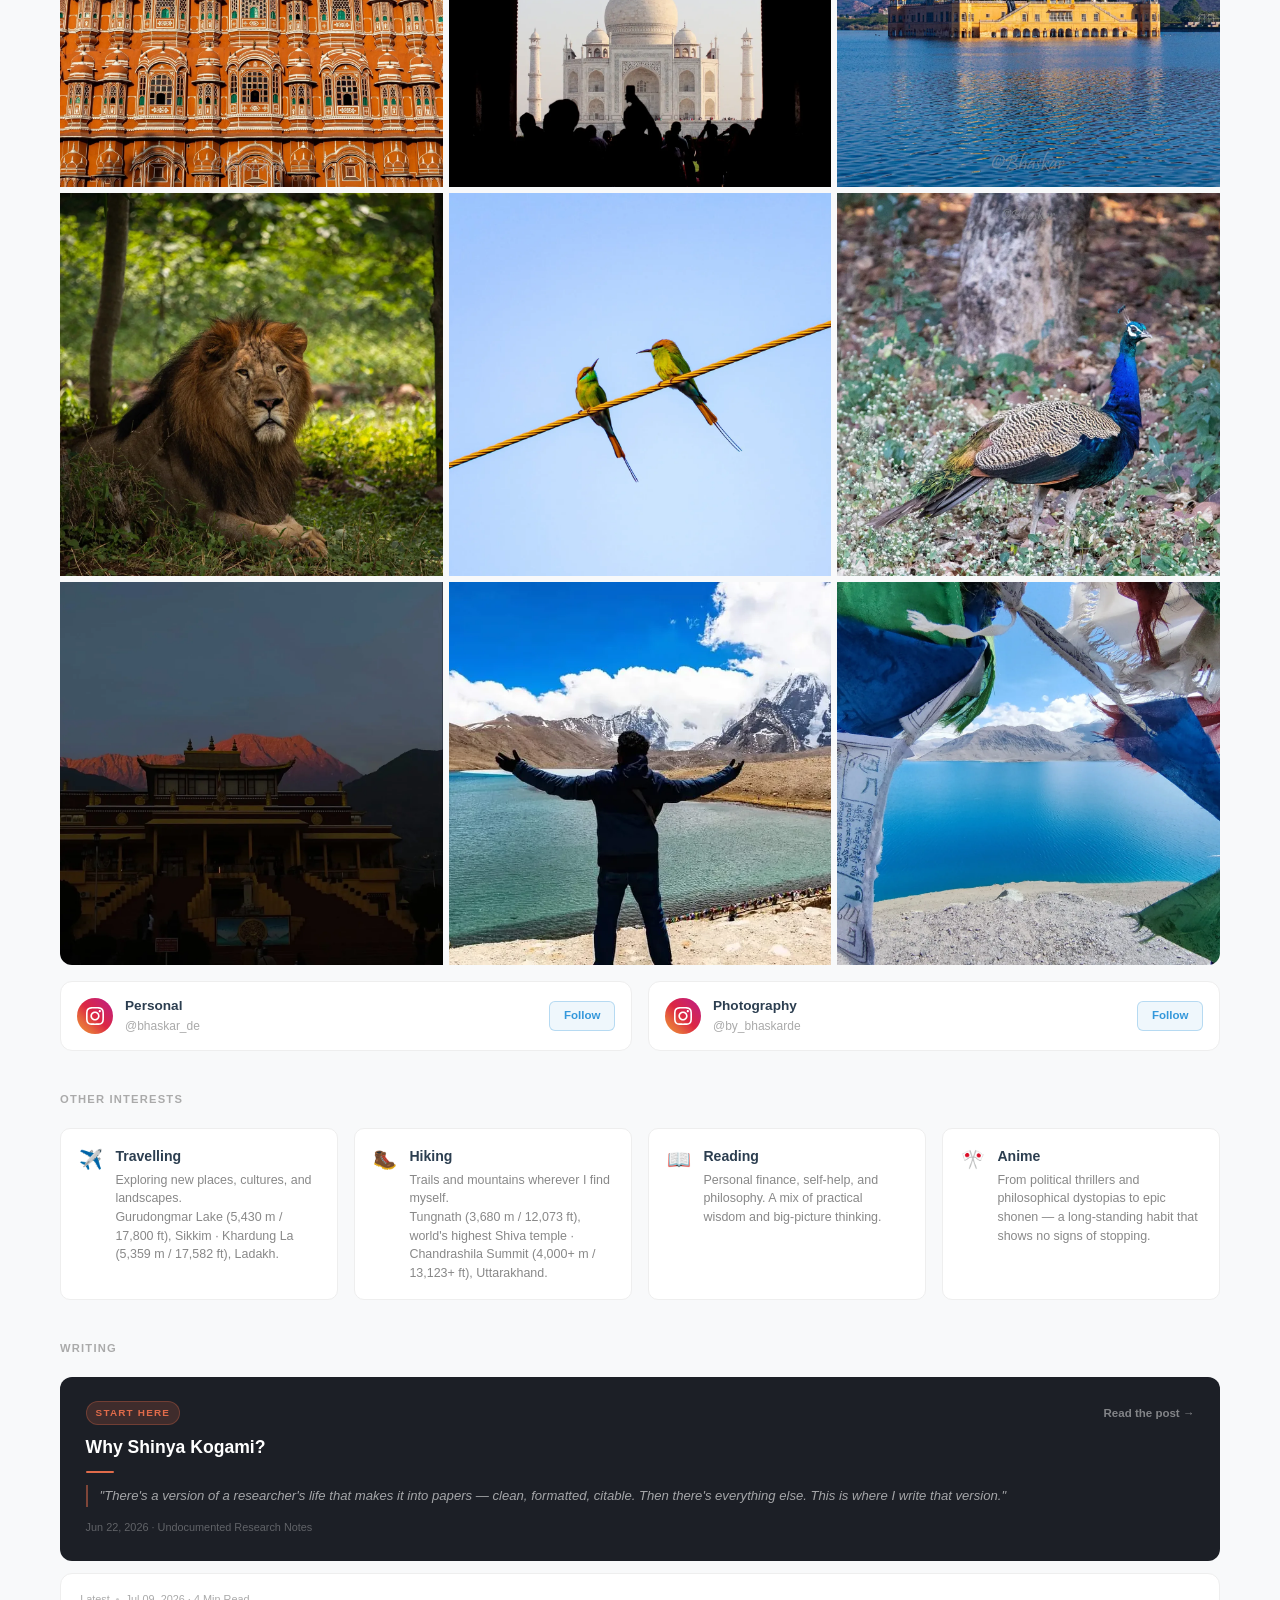
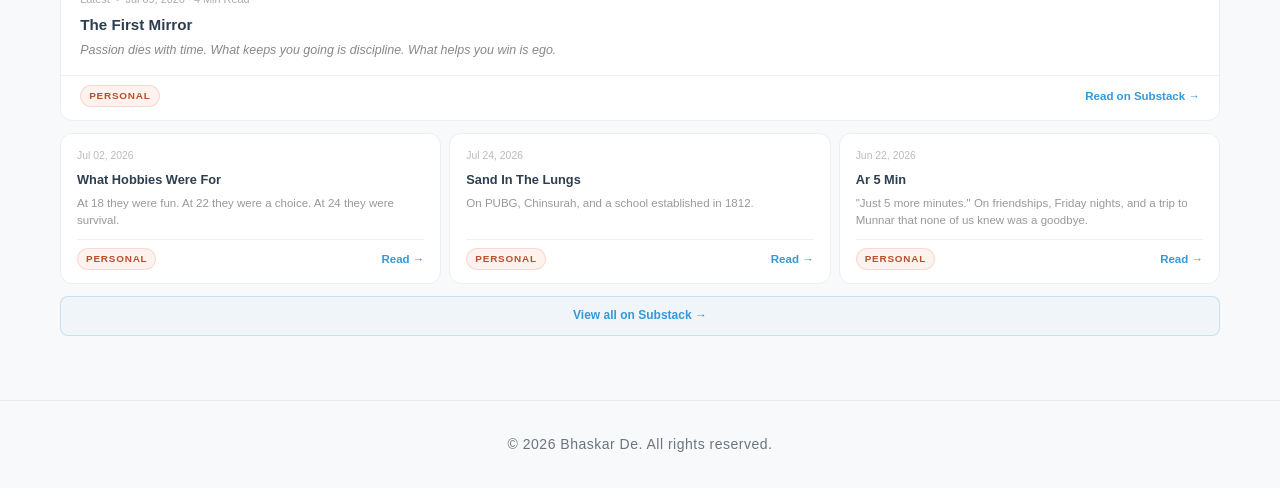
==== commit 96fd7426: "Updated Postdoc" ====
--- a/about.html
+++ b/about.html
@@ -3,7 +3,7 @@
   <head>
     <meta charset="UTF-8" />
     <meta name="viewport" content="width=device-width, initial-scale=1.0" />
-    <title>About - Bhaskar De | IISER Bhopal</title>
+    <title>About - Bhaskar De</title>
     <meta
       name="description"
       content="About Bhaskar De — academic journey, photography, and life outside the lab."
